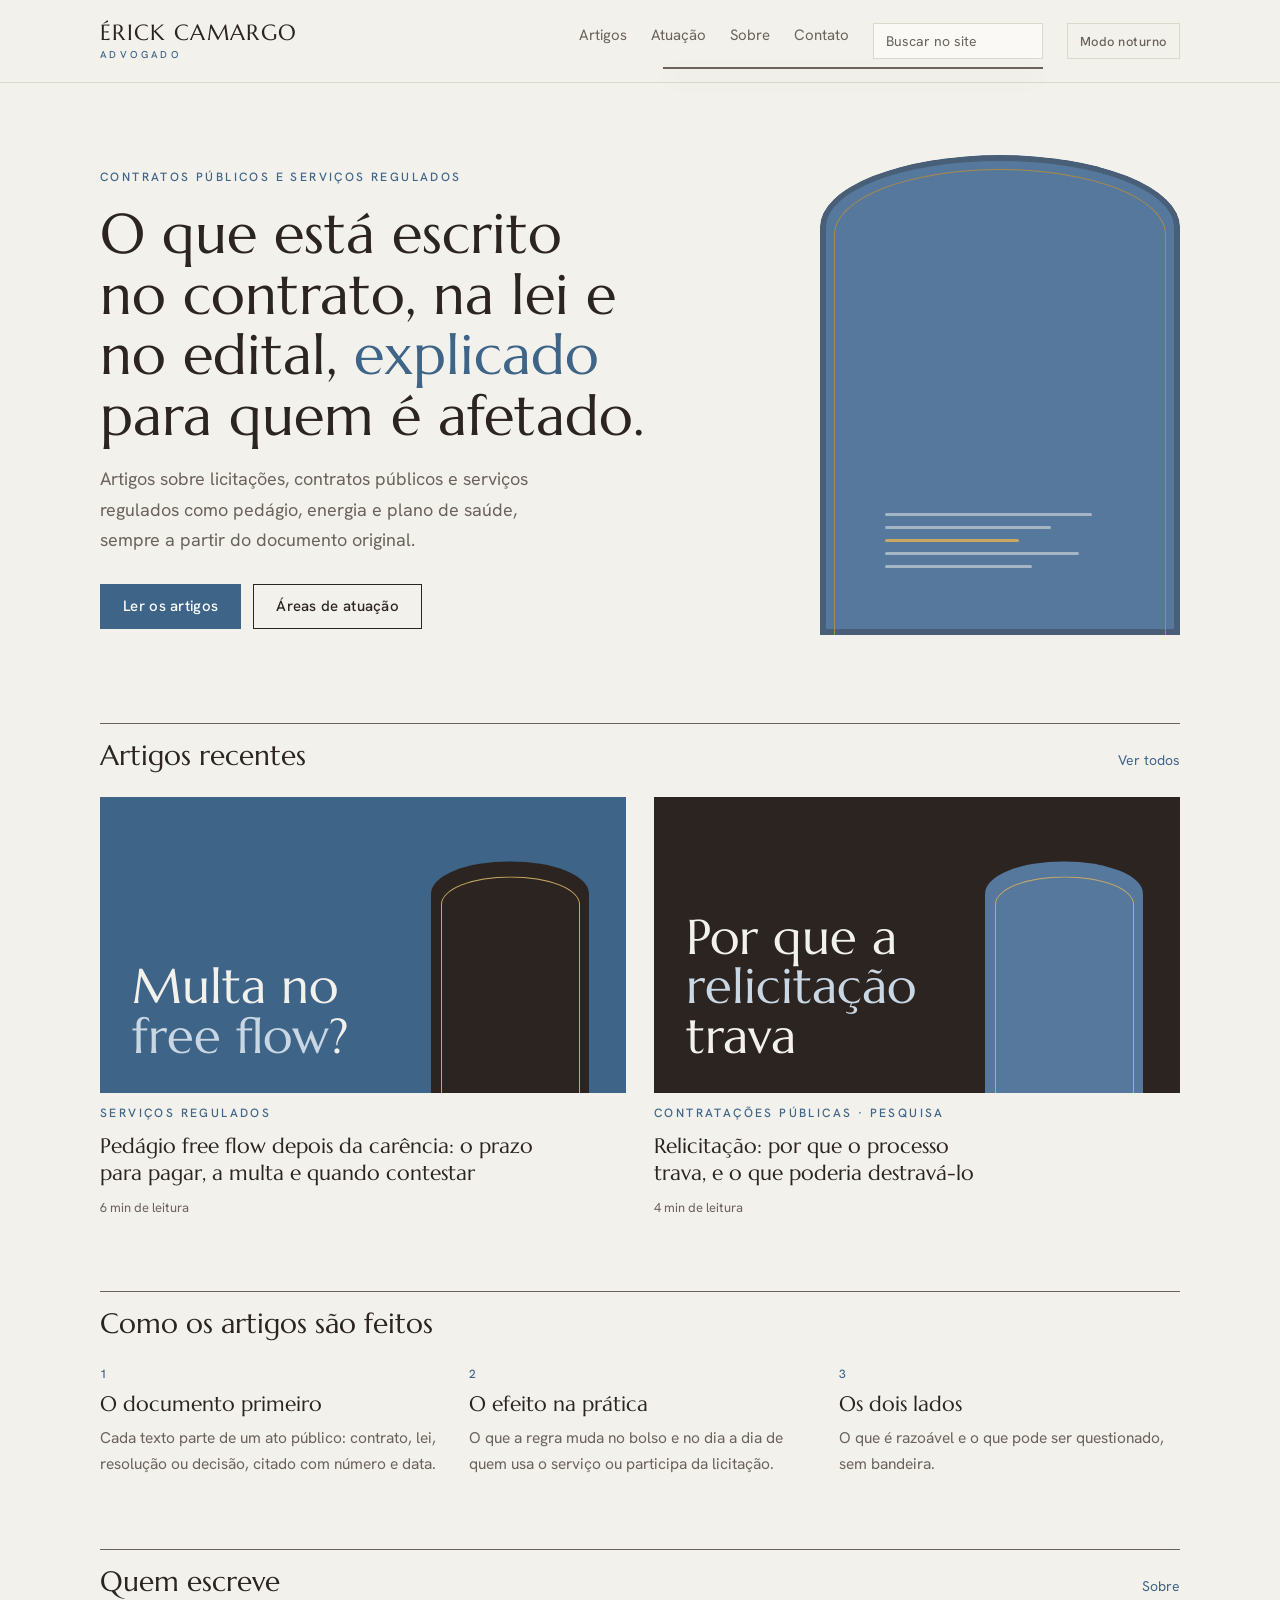
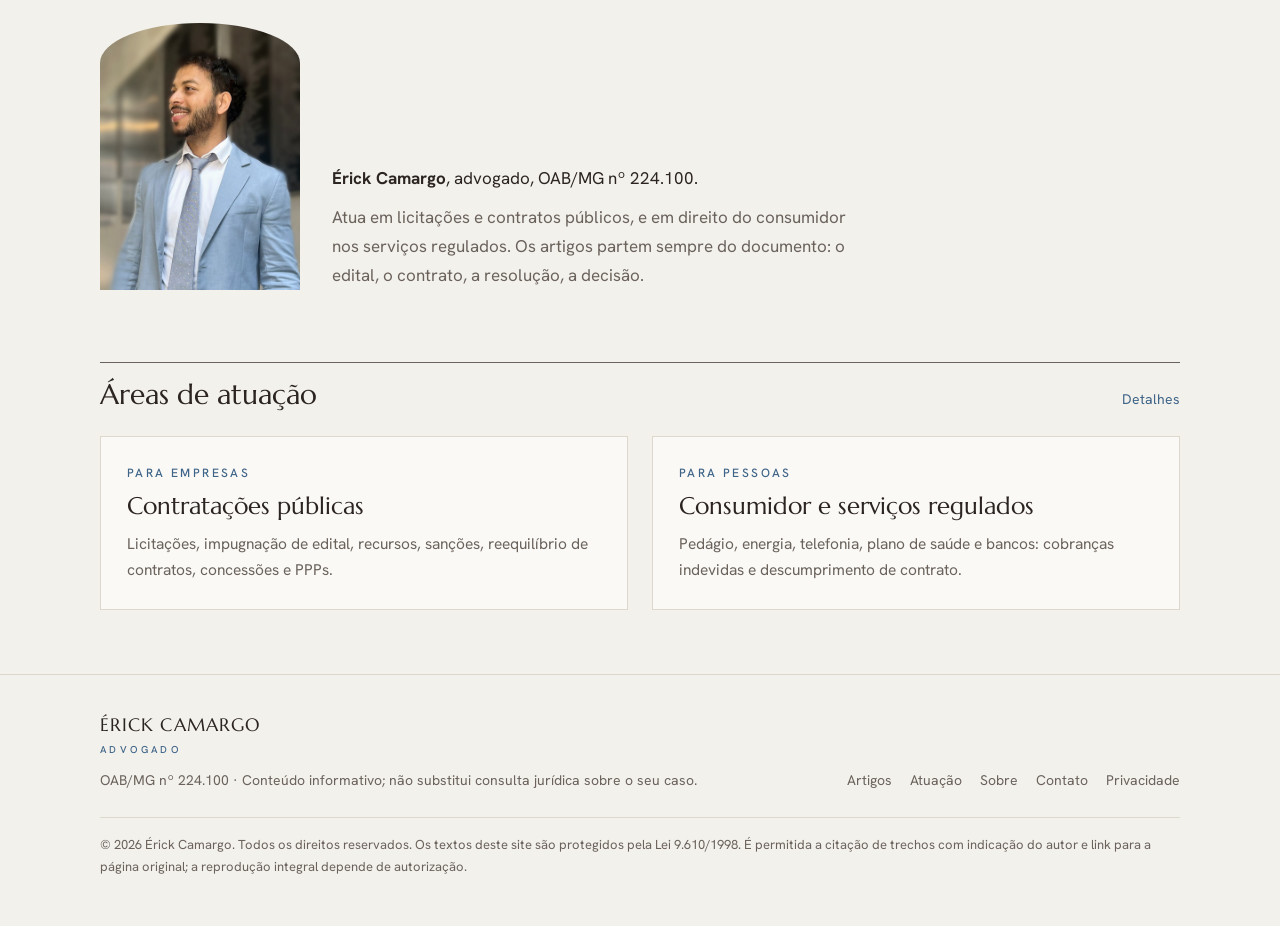
==== index.html @ 9dc9674a "Ajusta a descrição da página inicial no Google Co-Authored-By: Claude Opus 5.5 <noreply@anthropic.co" ====
<!doctype html>
<html lang="pt-BR">
<head>
<meta charset="utf-8">
<meta name="viewport" content="width=device-width, initial-scale=1, viewport-fit=cover">
<title>Érick Camargo Advogado | Licitações e serviços regulados</title>
<meta name="description" content="Licitações, contratos públicos e serviços regulados como bancário, energia e plano de saúde, explicados a partir da lei e do contrato. Por Érick Camargo, OAB/MG.">
<link rel="preconnect" href="https://fonts.googleapis.com"><link rel="stylesheet" href="https://fonts.googleapis.com/css2?family=Marcellus&family=Hanken+Grotesk:wght@400;500;600&family=DM+Mono:wght@400&display=swap">
<link rel="stylesheet" href="assets/style.css?v=202611171939">
<link rel="stylesheet" href="assets/motion.css?v=202611171939">
<script src="assets/tema.js?v=202611171939"></script>
<link rel="canonical" href="https://erickcamargo.adv.br/">
<link rel="icon" href="https://erickcamargo.adv.br/favicon.ico" sizes="48x48"><link rel="icon" type="image/png" sizes="96x96" href="https://erickcamargo.adv.br/assets/favicon-96.png"><link rel="icon" type="image/png" sizes="192x192" href="https://erickcamargo.adv.br/assets/favicon-192.png"><link rel="apple-touch-icon" href="https://erickcamargo.adv.br/assets/apple-touch-icon.png"><meta name="theme-color" content="#3e6488">
<meta property="og:type" content="website"><meta property="og:title" content="Érick Camargo Advogado | Licitações e serviços regulados"><meta property="og:description" content="Licitações, contratos públicos e serviços regulados como bancário, energia e plano de saúde, explicados a partir da lei e do contrato. Por Érick Camargo, OAB/MG."><meta property="og:locale" content="pt_BR">
<meta property="og:url" content="https://erickcamargo.adv.br/"><meta property="og:image" content="https://erickcamargo.adv.br/assets/erick-camargo-perfil-lateral.jpg"><meta property="og:site_name" content="Érick Camargo Advogado"><meta name="twitter:card" content="summary_large_image">
<script type="application/ld+json">{"@context": "https://schema.org", "@graph": [{"@type": "WebSite", "@id": "https://erickcamargo.adv.br/#site", "url": "https://erickcamargo.adv.br/", "name": "Érick Camargo Advogado", "alternateName": ["Érick Camargo", "erickcamargo.adv.br"], "inLanguage": "pt-BR", "publisher": {"@id": "https://erickcamargo.adv.br/#erick"}}, {"@type": "Person", "@id": "https://erickcamargo.adv.br/#erick", "name": "Érick Camargo", "jobTitle": "Advogado", "url": "https://erickcamargo.adv.br/sobre/", "image": "https://erickcamargo.adv.br/assets/erick-camargo.jpg", "identifier": "OAB/MG 224.100", "alumniOf": {"@type": "CollegeOrUniversity", "name": "Universidade Federal de Minas Gerais"}, "knowsAbout": ["Licitações", "Contratos públicos", "Lei 14.133/2021", "Concessões", "Parcerias público-privadas", "Direito do consumidor", "Serviços regulados", "Pedágio free flow"], "sameAs": ["https://www.tiktok.com/@erickcamargoadv"], "address": {"@type": "PostalAddress", "addressLocality": "Belo Horizonte", "addressRegion": "MG", "addressCountry": "BR"}}]}</script>
</head>
<body>
<header class="site-header"><div class="container">
<a class="logo" href="index.html">ÉRICK CAMARGO<small>ADVOGADO</small></a>
<nav class="nav" aria-label="Principal"><a href="artigos/index.html">Artigos</a><a href="atuacao/index.html">Atuação</a><a href="sobre/index.html">Sobre</a><a href="contato/index.html">Contato</a></nav>
</div></header>
<main>

<section class="container hero">
<div>
<span class="label">Contratos públicos e serviços regulados</span>
<h1 style="margin-top:14px">O que está escrito no contrato, na lei e no edital, <span class="az">explicado</span> para quem é afetado.</h1>
<p>Artigos sobre licitações, contratos públicos e serviços regulados como pedágio, energia e plano de saúde, sempre a partir do documento original.</p>
<div class="btns"><a class="btn" href="artigos/index.html">Ler os artigos</a><a class="btn ghost" href="atuacao/index.html">Áreas de atuação</a></div>
</div>
<div class="arch" aria-hidden="true"><div class="doc"><i style="width:90%"></i><i style="width:72%"></i><i class="h" style="width:58%"></i><i style="width:84%"></i><i style="width:64%"></i></div></div>
</section>
<section class="container section">
<div class="section-head"><h2>Artigos recentes</h2><a href="artigos/index.html">Ver todos</a></div>
<div class="cards"><a class="card" href="artigos/pedagio-eletronico/index.html"><div class="th " aria-hidden="true"><span class="t">Multa no <em>free flow</em>?</span><span class="a"></span></div><span class="label">Serviços regulados</span><h3>Pedágio free flow depois da carência: o prazo para pagar, a multa e quando contestar</h3><span class="meta">6 min de leitura</span></a><a class="card" href="artigos/relicitacao/index.html"><div class="th ink" aria-hidden="true"><span class="t">Por que a <em>relicitação</em> trava</span><span class="a"></span></div><span class="label">Contratações públicas · Pesquisa</span><h3>Relicitação: por que o processo trava, e o que poderia destravá-lo</h3><span class="meta">4 min de leitura</span></a></div>
</section>
<section class="container section">
<div class="section-head"><h2>Como os artigos são feitos</h2></div>
<div class="method">
<div><span class="label">1</span><h3>O documento primeiro</h3><p>Cada texto parte de um ato público: contrato, lei, resolução ou decisão, citado com número e data.</p></div>
<div><span class="label">2</span><h3>O efeito na prática</h3><p>O que a regra muda no bolso e no dia a dia de quem usa o serviço ou participa da licitação.</p></div>
<div><span class="label">3</span><h3>Os dois lados</h3><p>O que é razoável e o que pode ser questionado, sem bandeira.</p></div>
</div>
</section>
<section class="container section">
<div class="section-head"><h2>Quem escreve</h2><a href="sobre/index.html">Sobre</a></div>
<div class="autor-home"><img src="assets/erick-camargo-perfil-lateral.jpg" width="900" height="1200" alt="Érick Camargo, de terno azul-claro, olhando para o lado"><div><p><strong>Érick Camargo</strong>, advogado, OAB/MG nº 224.100.</p><p class="muted">Atua em licitações e contratos públicos, e em direito do consumidor nos serviços regulados. Os artigos partem sempre do documento: o edital, o contrato, a resolução, a decisão.</p></div></div>
</section>
<section class="container section">
<div class="section-head"><h2>Áreas de atuação</h2><a href="atuacao/index.html">Detalhes</a></div>
<div class="areas">
<div class="area"><span class="label">Para empresas</span><h3>Contratações públicas</h3><p>Licitações, impugnação de edital, recursos, sanções, reequilíbrio de contratos, concessões e PPPs.</p></div>
<div class="area"><span class="label">Para pessoas</span><h3>Consumidor e serviços regulados</h3><p>Pedágio, energia, telefonia, plano de saúde e bancos: cobranças indevidas e descumprimento de contrato.</p></div>
</div>
</section>
</main>
<footer class="site-footer"><div class="container">
<div><a class="logo" href="index.html">ÉRICK CAMARGO<small>ADVOGADO</small></a><p style="margin-top:14px">OAB/MG nº 224.100 · Conteúdo informativo; não substitui consulta jurídica sobre o seu caso.</p></div>
<nav aria-label="Rodapé"><a href="artigos/index.html">Artigos</a><a href="atuacao/index.html">Atuação</a><a href="sobre/index.html">Sobre</a><a href="contato/index.html">Contato</a><a href="privacidade/index.html">Privacidade</a></nav>
<p class="direitos">© 2026 Érick Camargo. Todos os direitos reservados. Os textos deste site são protegidos pela Lei 9.610/1998. É permitida a citação de trechos com indicação do autor e link para a página original; a reprodução integral depende de autorização.</p>
</div></footer>
<script src="assets/busca.js?v=202611171939"></script>
<script src="assets/motion.js?v=202611171939"></script>
<!-- Cloudflare Web Analytics --><script type='module' src='https://static.cloudflareinsights.com/beacon.min.js' data-cf-beacon='{"token": "996908efe8114d84814edd212792489f"}'></script><!-- End Cloudflare Web Analytics -->
</body>
</html>
---- assets/style.css ----
:root{
  --cal:#f3f1ec;--cal-raised:#faf9f6;--line:#ddd7cc;--ink:#2b2420;--ink-muted:#6a625b;
  --ataide:#3e6488;--on-ataide:#fff;--ataide-soft:#56789c;--ceu:#c9d7e4;--ceu-soft:#e6edf3;--ouro:#a88a4a;--ouro-escrito:#8f7338;
  --display:"Marcellus","Trajan Pro",Georgia,serif;--sans:"Hanken Grotesk",system-ui,-apple-system,"Segoe UI",sans-serif;--mono:"DM Mono",ui-monospace,Menlo,monospace;
}
*{box-sizing:border-box}
html{-webkit-text-size-adjust:100%}
body{margin:0;background:var(--cal);color:var(--ink);font-family:var(--sans);font-size:17px;line-height:1.7}
a{color:var(--ataide)}
a:focus-visible{outline:2px solid var(--ataide);outline-offset:2px}
h1,h2,h3,h4{font-family:var(--display);font-weight:400;line-height:1.15;text-wrap:balance;margin:0}
p{margin:0}
.container{max-width:1120px;margin:0 auto;padding-left:max(20px,env(safe-area-inset-left,0px));padding-right:max(20px,env(safe-area-inset-right,0px))}
.label{font-weight:500;font-size:12px;letter-spacing:.2em;text-transform:uppercase;color:var(--ataide)}
.muted{color:var(--ink-muted)}
.hl{text-decoration:underline;text-decoration-color:var(--ouro);text-decoration-thickness:2px;text-underline-offset:4px}
.az{color:var(--ataide)}

/* cabeçalho */
.site-header{border-bottom:1px solid var(--line)}
.site-header .container{display:flex;justify-content:space-between;align-items:center;gap:16px;flex-wrap:wrap;padding-block:22px}
.logo{font-family:var(--display);font-size:22px;letter-spacing:.06em;line-height:1;color:var(--ink);text-decoration:none}
.logo small{display:block;margin-top:6px;font-family:var(--sans);font-weight:500;font-size:10px;letter-spacing:.34em;color:var(--ataide)}
.nav{display:flex;gap:24px;flex-wrap:wrap;font-size:15px}
.nav a{color:var(--ink-muted);text-decoration:none}
.nav a[aria-current="page"]{color:var(--ink);text-decoration:underline;text-decoration-color:var(--ink);text-underline-offset:7px}

/* botões */
.btns{display:flex;gap:12px;flex-wrap:wrap;margin-top:28px}
.btn{display:inline-block;font:500 15px/1 var(--sans);letter-spacing:.02em;padding:14px 22px;border:1px solid var(--ataide);background:var(--ataide);color:var(--on-ataide);text-decoration:none}
.btn.ghost{background:transparent;color:var(--ink);border-color:var(--ink)}

/* arco */
.arch{position:relative;border-radius:999px 999px 0 0;background:var(--ataide-soft);overflow:hidden;aspect-ratio:3/4;width:100%}
.arch::before{content:"";position:absolute;inset:12px 12px 0;border-radius:999px 999px 0 0;border:1px solid var(--ouro);border-bottom:0}
.arch .doc{position:absolute;left:18%;right:18%;bottom:14%;display:grid;gap:10px}
.arch .doc i{display:block;height:3px;border-radius:2px;background:#f3f1ec;opacity:.5}
.arch .doc i.h{background:#c9a962;opacity:1}

/* home */
.hero{display:grid;grid-template-columns:minmax(0,1.45fr) minmax(0,1fr);gap:56px;align-items:center;padding-block:72px 80px}
.hero h1{font-size:clamp(34px,5vw,56px);line-height:1.08}
.hero p{margin-top:18px;font-size:18px;color:var(--ink-muted);max-width:48ch}
.hero .arch{max-width:360px;justify-self:end}
@media (max-width:820px){.hero{grid-template-columns:minmax(0,1fr);gap:40px;padding-block:48px 56px}.hero .arch{max-width:240px;justify-self:start}}
.section{padding-block:8px 64px}
.section-head{display:flex;justify-content:space-between;align-items:baseline;gap:12px;border-top:1px solid var(--ink-muted);padding-top:16px;margin-bottom:24px}
.section-head h2{font-size:28px}
.section-head a{font-size:14px;text-decoration:none}
.cards{display:grid;grid-template-columns:repeat(auto-fit,minmax(250px,1fr));gap:28px}
.card{display:grid;gap:10px;align-content:start;color:inherit;text-decoration:none}
.card h3{font-size:21px;line-height:1.28}
.card .meta{font-size:13px;color:var(--ink-muted)}
.card:hover h3{text-decoration:underline;text-decoration-color:var(--ink);text-underline-offset:4px}
.areas{display:grid;grid-template-columns:repeat(auto-fit,minmax(280px,1fr));gap:24px}
.area{background:var(--cal-raised);border:1px solid var(--line);padding:26px;display:grid;gap:10px;align-content:start}
.area h3{font-size:24px}
.area p,.area li{font-size:15.5px;color:var(--ink-muted)}
.area ul{margin:4px 0 0;padding-left:18px;display:grid;gap:4px}
.method{display:grid;grid-template-columns:repeat(3,minmax(0,1fr));gap:28px}
@media (max-width:820px){.method{grid-template-columns:minmax(0,1fr)}}
.method div{display:grid;gap:8px}
.method h3{font-size:21px}
.method p{font-size:15.5px;color:var(--ink-muted)}

/* thumbnail */
.th{position:relative;background:#3e6488;color:#f3f1ec;overflow:hidden;display:flex;align-items:flex-end;padding:6%;aspect-ratio:16/9;container-type:inline-size}
.th .t{position:relative;z-index:1;font-family:var(--display);font-size:10.5cqi;line-height:1.02;max-width:58%}
.th .t em{font-style:normal;color:#c9d7e4}
.th .a{position:absolute;right:7%;bottom:0;width:30%;height:84%;border-radius:999px 999px 0 0;background:#2b2420}
.th .a::before{content:"";position:absolute;inset:6% 6% 0;border-radius:999px 999px 0 0;border:1px solid #c9a962;border-bottom:0}
.th.ceu{background:#c9d7e4;color:#2b2420}.th.ceu .t em{color:#3e6488}.th.ceu .a{background:#3e6488}.th.ceu .a::before{display:none}
.th.ink{background:#2b2420}.th.ink .a{background:#56789c}

/* páginas internas */
.page-head{padding-block:64px 40px;border-bottom:1px solid var(--line);margin-bottom:48px}
.page-head h1{font-size:clamp(34px,5vw,52px)}
.page-head p{margin-top:14px;font-size:18px;color:var(--ink-muted);max-width:60ch}
.narrow{max-width:720px}
.stack{display:grid;gap:22px}
.stack h2{font-size:28px;margin-top:16px}

/* artigo */
.article{display:grid;grid-template-columns:minmax(0,1fr) 250px;gap:64px;padding-block:56px 80px}
@media (max-width:900px){.article{grid-template-columns:minmax(0,1fr)}.article aside{display:none}}
.crumbs{font-size:14px;color:var(--ink-muted)}
.crumbs a{color:inherit}
.article h1{font-size:clamp(32px,4.4vw,48px);margin-top:14px}
.by{display:flex;gap:16px;flex-wrap:wrap;margin-top:16px;font-size:14px;color:var(--ink-muted)}
.prose{display:grid;gap:22px;margin-top:36px;max-width:66ch;font-size:18px;line-height:1.78}
.prose h2{font-size:28px;margin-top:12px}
.prose ul,.prose ol{margin:0;padding-left:22px;display:grid;gap:8px}
.dropcap::first-letter{float:left;font-family:var(--display);font-size:5.15em;line-height:.8;padding:6px 12px 0 0;color:var(--ouro-escrito)}
.papel{background:var(--ceu-soft);border-top:1px solid var(--ouro);padding:20px 22px 22px;display:grid;gap:12px;margin:0}
.papel blockquote{margin:0;font-family:var(--display);font-size:20px;line-height:1.55}
.papel cite{font-family:var(--mono);font-style:normal;font-size:13px;color:var(--ink-muted)}
.video{margin:0;display:grid;gap:8px}
.video figcaption{font-size:14px;color:var(--ink-muted)}
.juridica{background:var(--cal-raised);border:1px solid var(--line);padding:22px 24px;display:grid;gap:10px}
.juridica h2{font-size:24px;margin:0}
.juridica p,.juridica li{font-size:16px;color:var(--ink-muted)}
.fontes{border-top:1px solid var(--line);padding-top:18px;display:grid;gap:8px}
.fontes li{font-family:var(--mono);font-size:13.5px;line-height:1.6}
.nota{border:1px dashed var(--ink-muted);padding:16px 18px;font-size:15px;background:var(--cal-raised)}
.article aside{display:grid;gap:26px;align-content:start;font-size:15px;position:sticky;top:24px}
.article aside div{display:grid;gap:6px;border-top:1px solid var(--line);padding-top:14px}
.article aside a{color:var(--ink);text-decoration:none}

/* rodapé */
.site-footer{border-top:1px solid var(--line);padding-block:40px 48px;font-size:14px;color:var(--ink-muted)}
.site-footer .container{display:grid;grid-template-columns:minmax(0,1fr) auto;gap:24px;align-items:end}
@media (max-width:700px){.site-footer .container{grid-template-columns:minmax(0,1fr)}}
.site-footer .logo{font-size:18px}
.site-footer nav{display:flex;gap:18px;flex-wrap:wrap}
.site-footer nav a{color:var(--ink-muted);text-decoration:none}

@media (max-width:900px){.article aside{display:none}}

/* tema escuro (valores do tokens.json) */
@media (prefers-color-scheme:dark){:root:not([data-theme="light"]){--cal:#1c1916;--cal-raised:#24201c;--line:#3a332d;--ink:#efe9df;--ink-muted:#b3a99c;--ataide:#9db8d6;--on-ataide:#1c1916;--ataide-soft:#4d6a8a;--ceu:#3d5873;--ceu-soft:#222b35;--ouro:#c9a962;--ouro-escrito:#c9a962;color-scheme:dark}}
:root[data-theme="dark"]{--cal:#1c1916;--cal-raised:#24201c;--line:#3a332d;--ink:#efe9df;--ink-muted:#b3a99c;--ataide:#9db8d6;--on-ataide:#1c1916;--ataide-soft:#4d6a8a;--ceu:#3d5873;--ceu-soft:#222b35;--ouro:#c9a962;--ouro-escrito:#c9a962;color-scheme:dark}

/* botão do modo noturno */
.tema{font:500 13px/1 var(--sans);letter-spacing:.04em;color:var(--ink-muted);background:transparent;border:1px solid var(--line);padding:8px 12px;cursor:pointer}
.tema:hover{color:var(--ink);border-color:var(--ink-muted)}
.tema:focus-visible{outline:2px solid var(--ataide);outline-offset:2px}
/* autor e foto */
.autor{border-top:1px solid var(--line);padding-top:18px;font-size:15.5px;color:var(--ink-muted)}
.autor strong{color:var(--ink);font-weight:600}
.retrato{width:200px;max-width:100%;aspect-ratio:3/4;border-radius:999px 999px 0 0;background:var(--ceu-soft);border:1px solid var(--line);display:grid;place-items:center;text-align:center;font-size:13px;color:var(--ink-muted);padding:16px}
.indice{display:none}
@media (max-width:900px){.indice{display:block;border:1px solid var(--line);padding:12px 16px;font-size:15px}.indice summary{cursor:pointer;font-weight:500}.indice a{display:block;padding-top:8px;color:var(--ink)}}

img.retrato{display:block;width:240px;height:auto;padding:0;object-fit:cover}
.autor-home{display:grid;grid-template-columns:200px minmax(0,1fr);gap:32px;align-items:end;max-width:760px}
.autor-home img{width:100%;height:auto;aspect-ratio:3/4;object-fit:cover;border-radius:999px 999px 0 0;display:block}
.autor-home div{display:grid;gap:10px;font-size:17px;min-width:0}
@media (max-width:560px){.autor-home{grid-template-columns:minmax(0,1fr);gap:20px}.autor-home img{width:170px}}
.lista{margin:0;padding-left:22px;display:grid;gap:8px}

/* arco abatido (curva baixa sobre ombreiras retas, como as portadas de cantaria) */
.arch,.retrato,img.retrato,.autor-home img{border-radius:50% 50% 0 0/15% 15% 0 0}
.arch::before{border-radius:50% 50% 0 0/14% 14% 0 0;inset:14px 14px 0}
.arch{box-shadow:inset 0 0 0 6px color-mix(in srgb,var(--ataide-soft) 70%,var(--ink))}
.th .a{border-radius:50% 50% 0 0/13% 13% 0 0}
.th .a::before{border-radius:50% 50% 0 0/12% 12% 0 0}

/* busca */
.busca{position:relative}
.busca input{font:400 14px/1 var(--sans);color:var(--ink);background:var(--cal-raised);border:1px solid var(--line);padding:8px 12px;width:170px;max-width:100%;border-radius:0}
.busca input::placeholder{color:var(--ink-muted)}
.busca input:focus{outline:2px solid var(--ataide);outline-offset:1px}
.busca-res{position:absolute;right:0;top:calc(100% + 8px);z-index:50;width:min(380px,calc(100vw - 40px));background:var(--cal-raised);border:1px solid var(--ink-muted);box-shadow:0 8px 24px rgb(0 0 0/.14);display:grid;max-height:60vh;overflow:auto}
.busca-res a{display:grid;gap:4px;padding:12px 14px;border-bottom:1px solid var(--line);text-decoration:none;color:var(--ink)}
.busca-res a:last-child{border-bottom:0}
.busca-res a:hover,.busca-res a:focus-visible{background:var(--ceu-soft)}
.busca-res b{font-family:var(--display);font-weight:400;font-size:17px;line-height:1.25}
.busca-res span{font-size:13.5px;line-height:1.5;color:var(--ink-muted)}
.busca-res mark{background:transparent;color:var(--ink);text-decoration:underline;text-decoration-color:var(--ouro);text-decoration-thickness:2px}
.busca-res p{padding:12px 14px;font-size:14px;color:var(--ink-muted)}
@media (max-width:560px){.busca-res{right:auto;left:0}}
/* textos legais: leitura discreta */
.legal{font-size:15px;line-height:1.65;gap:14px;color:var(--ink-muted)}
.legal h2{font-family:var(--sans);font-weight:600;font-size:15px;letter-spacing:.02em;color:var(--ink);margin-top:14px}
.legal .lista{gap:6px}
.legal strong{color:var(--ink);font-weight:600}
.page-head.discreto{padding-block:48px 28px;margin-bottom:32px}
.page-head.discreto h1{font-size:clamp(28px,4vw,36px)}
.page-head.discreto p{font-size:15px}
.direitos{grid-column:1/-1;border-top:1px solid var(--line);padding-top:16px;font-size:13px}

/* redes */
.redes{display:grid;gap:12px;justify-items:start;margin-top:8px}
.rede{display:inline-flex;align-items:center;gap:14px;text-decoration:none;color:var(--ink);font-size:15px}
.rede svg{box-sizing:content-box;width:22px;height:22px;padding:13px;fill:var(--cal);background:var(--ataide);border:1px solid var(--ataide);box-shadow:inset 0 0 0 3px var(--ataide),inset 0 0 0 4px color-mix(in srgb,var(--ouro) 70%,transparent);transition:background-color .25s,fill .25s,transform .25s var(--ease,ease)}
.rede:hover svg,.rede:focus-visible svg{background:var(--cal);fill:var(--ataide);transform:translateY(-2px)}
.rede:focus-visible{outline:2px solid var(--ataide);outline-offset:4px}
.rede span{background:linear-gradient(var(--ink),var(--ink)) 0 100%/0 1px no-repeat;transition:background-size .35s}
.rede:hover span{background-size:100% 1px}
.aviso-ia{font-size:13px;line-height:1.6;color:var(--ink-muted)}
.prose .trecho{margin:0;border-left:2px solid var(--line);padding:2px 0 2px 16px;font-family:var(--display);font-size:17px;line-height:1.6;color:var(--ink)}
---- assets/motion.css ----
/* Movimento: três gestos, os mesmos da marca.
   1. Portada  - a troca de página passa por um arco abatido que sobe do chão.
   2. Douramento - os fios de ouro se desenham da esquerda para a direita.
   3. Papel    - a caixa do documento se desenrola a partir do fio de cima. */
:root{--ease:cubic-bezier(.22,.7,.2,1);--ease-in:cubic-bezier(.6,0,.8,.3)}

/* 1. Portada */
.portada{position:fixed;inset:0;z-index:100;pointer-events:none;overflow:hidden;contain:strict}
.portada b{position:absolute;left:50%;bottom:0;width:150vmax;height:150vmax;margin-left:-75vmax;
  border-radius:50% 50% 0 0 / 34% 34% 0 0;background:var(--cal);box-shadow:0 0 0 1px var(--ouro);
  transform:scale(0);transform-origin:50% 100%}
.portada b::before{content:"";position:absolute;inset:1.2vmax 1.2vmax 0;border-radius:inherit;border:1px solid var(--ouro);border-bottom:0;opacity:.7}
/* saída: o arco sobe e cobre a página */
html.saindo .portada b{transform:scale(1);transition:transform .52s var(--ease-in)}
html.saindo main{opacity:.55;transform:translateY(-10px);transition:opacity .4s,transform .52s var(--ease-in)}
/* chegada: a página já vem coberta de cal e o véu se dissolve */
.portada::after{content:"";position:absolute;inset:0;background:var(--cal);animation:veu .5s .05s var(--ease) both}
@keyframes veu{from{opacity:1}to{opacity:0}}
main>*{animation:assenta .7s var(--ease) both}
main>*:nth-child(2){animation-delay:.08s}main>*:nth-child(3){animation-delay:.16s}main>*:nth-child(n+4){animation-delay:.22s}
@keyframes assenta{from{opacity:0;transform:translateY(18px)}to{opacity:1;transform:none}}

/* 2. Douramento */
.site-header{position:relative}
.site-header::after{content:"";position:absolute;left:0;right:0;bottom:-1px;height:1px;background:var(--ouro);transform-origin:0 50%;animation:doura 1.3s .15s var(--ease) both}
@keyframes doura{0%{transform:scaleX(0);opacity:1}60%{transform:scaleX(1);opacity:1}100%{transform:scaleX(1);opacity:0}}
.section-head{border-top-color:transparent;position:relative}
.section-head::before{content:"";position:absolute;left:0;right:0;top:-1px;height:1px;background:var(--ink-muted);transform-origin:0 50%;transition:transform 1s var(--ease)}
.js .section-head:not(.visto)::before{transform:scaleX(0)}
/* sublinhado do menu e dos títulos dos cartões: o fio corre em vez de aparecer */
.nav a{background:linear-gradient(var(--ink),var(--ink)) 0 100%/0 1px no-repeat;padding-bottom:6px;transition:background-size .35s var(--ease),color .2s}
.nav a:hover,.nav a:focus-visible{background-size:100% 1px;color:var(--ink)}
.nav a[aria-current="page"]{text-decoration:none;background-size:100% 1px}
.card h3{display:inline;background:linear-gradient(var(--ink),var(--ink)) 0 100%/0 1px no-repeat;transition:background-size .45s var(--ease)}
a.card:hover h3,a.card:focus-visible h3{text-decoration:none;background-size:100% 1px}
/* a miniatura: o arco sobe um pouco, como quem abre a porta */
.th .a{transition:transform .5s var(--ease)}
.th .a{transform:translateY(7%)}
a.card:hover .th .a,a.card:focus-visible .th .a{transform:none}
.btn{transition:transform .2s var(--ease),background-color .2s,color .2s}
.btn:hover{transform:translateY(-2px)}
.btn.ghost:hover{background:var(--ink);color:var(--cal);border-color:var(--ink)}

/* arco da capa: ergue-se do chão, e as linhas do documento se escrevem; a de ouro por último */
.hero .arch{animation:ergue 1s .15s var(--ease) both}
@keyframes ergue{from{clip-path:inset(100% 0 0 0 round 50% 50% 0 0/15% 15% 0 0)}to{clip-path:inset(0 0 0 0 round 50% 50% 0 0/15% 15% 0 0)}}
.arch .doc i{transform-origin:0 50%;animation:escreve .6s var(--ease) both}
.arch .doc i:nth-child(1){animation-delay:.75s}.arch .doc i:nth-child(2){animation-delay:.87s}.arch .doc i:nth-child(4){animation-delay:.99s}.arch .doc i:nth-child(5){animation-delay:1.11s}
.arch .doc i.h{animation-delay:1.4s;animation-duration:.9s}
@keyframes escreve{from{transform:scaleX(0)}to{transform:none}}

/* 3. Papel e entrada dos blocos ao rolar (o texto nunca fica invisível: só assenta) */
.js .rola{opacity:.3;transform:translateY(16px)}
.js .rola.visto{opacity:1;transform:none;transition:opacity .7s var(--ease),transform .7s var(--ease);transition-delay:calc(var(--i,0)*90ms)}
.papel{border-top-color:transparent;position:relative}
.papel::before{content:"";position:absolute;left:0;right:0;top:-1px;height:1px;background:var(--ouro);transform-origin:0 50%;transition:transform .7s var(--ease)}
.papel{transition:clip-path .9s .45s var(--ease)}
.js .papel{clip-path:inset(-2px 0 0 0)}
.js .papel:not(.visto){clip-path:inset(-2px 0 78% 0)}
.js .papel:not(.visto)::before{transform:scaleX(0)}
.papel .hl{text-decoration-color:transparent;background:linear-gradient(var(--ouro),var(--ouro)) 0 100%/100% 2px no-repeat;transition:background-size .6s 1.3s var(--ease)}
.js .papel:not(.visto) .hl{background-size:0 2px}

@media (prefers-reduced-motion:reduce){
  *,*::before,*::after{animation:none!important;transition:none!important}
  .portada{display:none}
  .js .rola,.js .papel:not(.visto){opacity:1;transform:none;clip-path:none}
  .js .section-head:not(.visto)::before,.js .papel:not(.visto)::before{transform:none}
  .js .papel:not(.visto) .hl{background-size:100% 2px}
  .site-header::after{display:none}
}
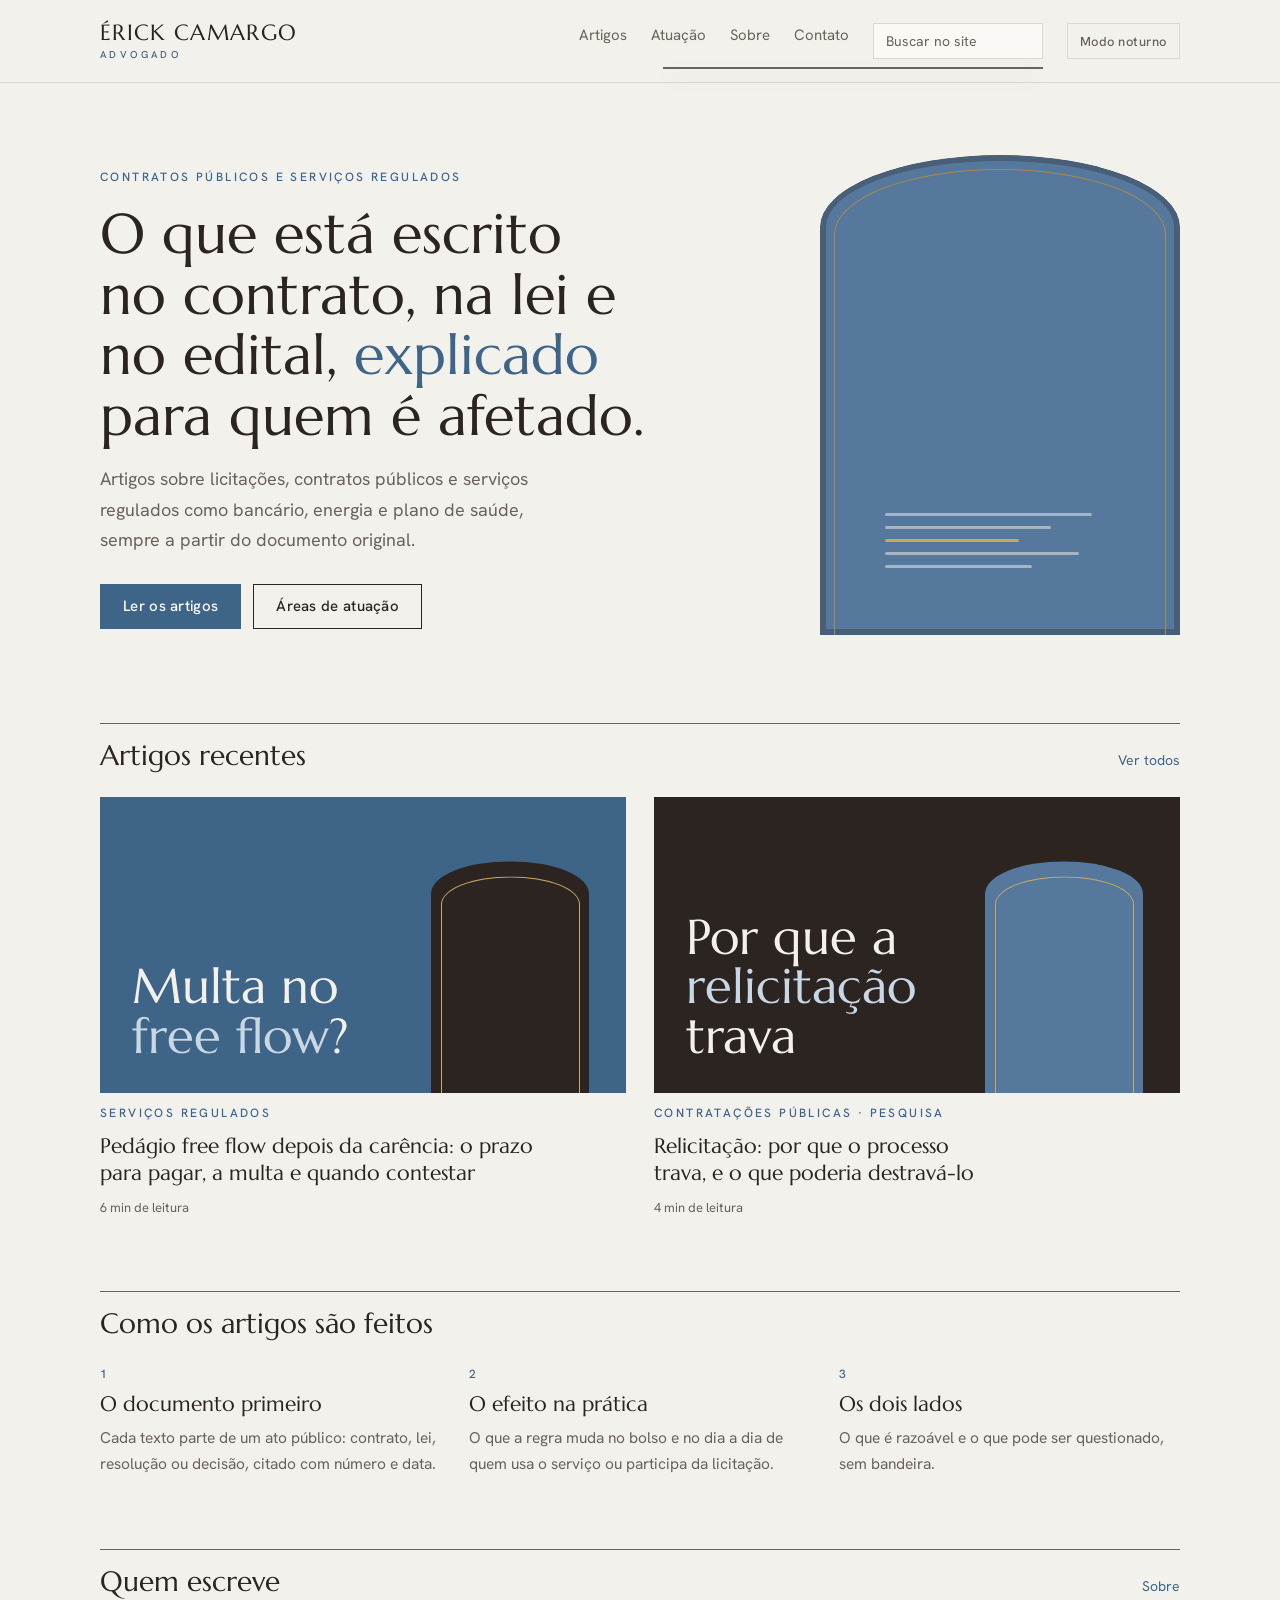
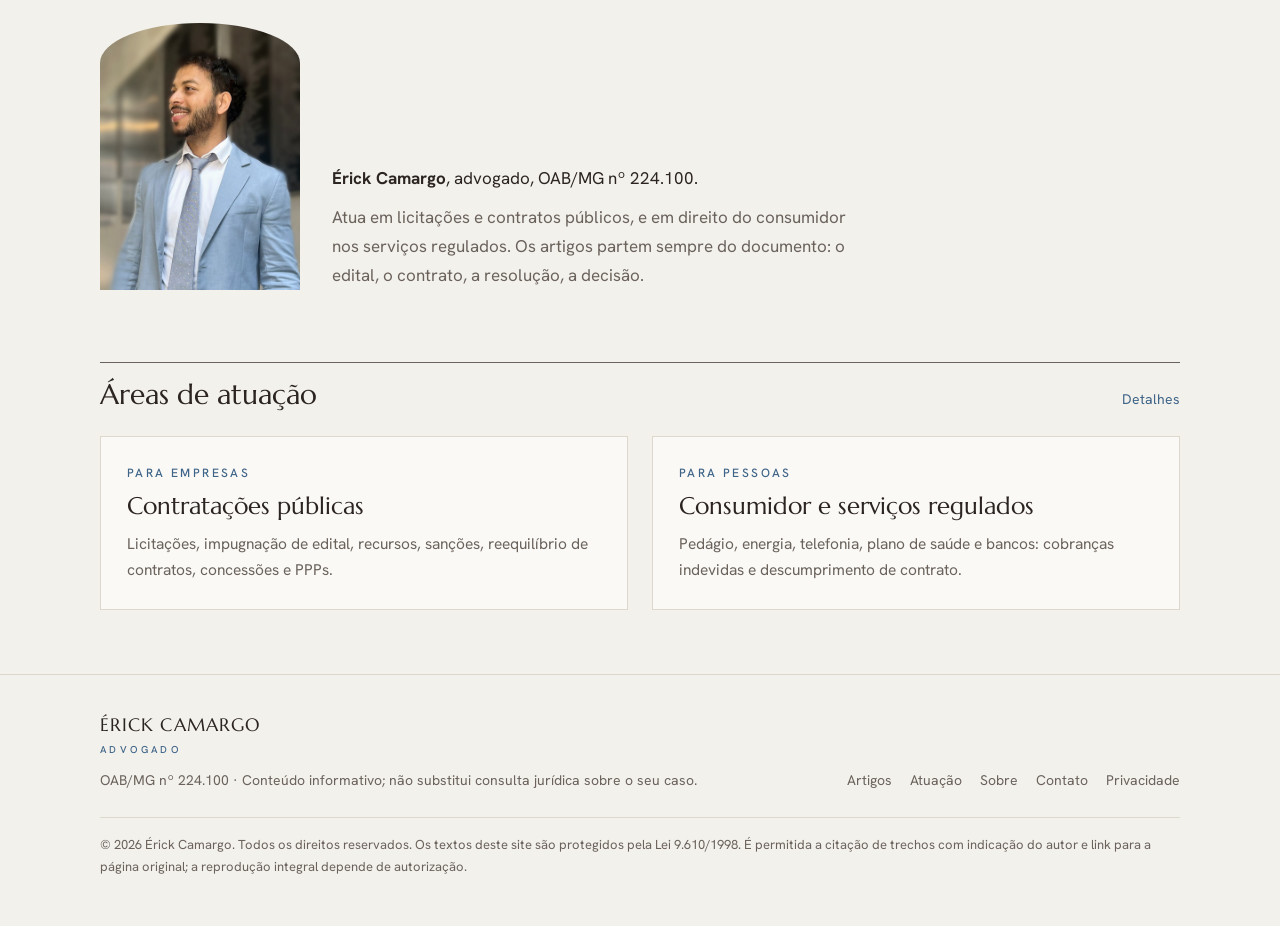
==== commit 770128e2: "Inclui o bancário no texto de abertura da capa e no resumo para IAs Co-Authored-By: Claude Opus 5.5 " ====
--- a/index.html
+++ b/index.html
@@ -6,9 +6,9 @@
 <title>Érick Camargo Advogado | Licitações e serviços regulados</title>
 <meta name="description" content="Licitações, contratos públicos e serviços regulados como bancário, energia e plano de saúde, explicados a partir da lei e do contrato. Por Érick Camargo, OAB/MG.">
 <link rel="preconnect" href="https://fonts.googleapis.com"><link rel="stylesheet" href="https://fonts.googleapis.com/css2?family=Marcellus&family=Hanken+Grotesk:wght@400;500;600&family=DM+Mono:wght@400&display=swap">
-<link rel="stylesheet" href="assets/style.css?v=202611171939">
-<link rel="stylesheet" href="assets/motion.css?v=202611171939">
-<script src="assets/tema.js?v=202611171939"></script>
+<link rel="stylesheet" href="assets/style.css?v=202611171942">
+<link rel="stylesheet" href="assets/motion.css?v=202611171942">
+<script src="assets/tema.js?v=202611171942"></script>
 <link rel="canonical" href="https://erickcamargo.adv.br/">
 <link rel="icon" href="https://erickcamargo.adv.br/favicon.ico" sizes="48x48"><link rel="icon" type="image/png" sizes="96x96" href="https://erickcamargo.adv.br/assets/favicon-96.png"><link rel="icon" type="image/png" sizes="192x192" href="https://erickcamargo.adv.br/assets/favicon-192.png"><link rel="apple-touch-icon" href="https://erickcamargo.adv.br/assets/apple-touch-icon.png"><meta name="theme-color" content="#3e6488">
 <meta property="og:type" content="website"><meta property="og:title" content="Érick Camargo Advogado | Licitações e serviços regulados"><meta property="og:description" content="Licitações, contratos públicos e serviços regulados como bancário, energia e plano de saúde, explicados a partir da lei e do contrato. Por Érick Camargo, OAB/MG."><meta property="og:locale" content="pt_BR">
@@ -26,7 +26,7 @@
 <div>
 <span class="label">Contratos públicos e serviços regulados</span>
 <h1 style="margin-top:14px">O que está escrito no contrato, na lei e no edital, <span class="az">explicado</span> para quem é afetado.</h1>
-<p>Artigos sobre licitações, contratos públicos e serviços regulados como pedágio, energia e plano de saúde, sempre a partir do documento original.</p>
+<p>Artigos sobre licitações, contratos públicos e serviços regulados como bancário, energia e plano de saúde, sempre a partir do documento original.</p>
 <div class="btns"><a class="btn" href="artigos/index.html">Ler os artigos</a><a class="btn ghost" href="atuacao/index.html">Áreas de atuação</a></div>
 </div>
 <div class="arch" aria-hidden="true"><div class="doc"><i style="width:90%"></i><i style="width:72%"></i><i class="h" style="width:58%"></i><i style="width:84%"></i><i style="width:64%"></i></div></div>
@@ -60,8 +60,8 @@
 <nav aria-label="Rodapé"><a href="artigos/index.html">Artigos</a><a href="atuacao/index.html">Atuação</a><a href="sobre/index.html">Sobre</a><a href="contato/index.html">Contato</a><a href="privacidade/index.html">Privacidade</a></nav>
 <p class="direitos">© 2026 Érick Camargo. Todos os direitos reservados. Os textos deste site são protegidos pela Lei 9.610/1998. É permitida a citação de trechos com indicação do autor e link para a página original; a reprodução integral depende de autorização.</p>
 </div></footer>
-<script src="assets/busca.js?v=202611171939"></script>
-<script src="assets/motion.js?v=202611171939"></script>
+<script src="assets/busca.js?v=202611171942"></script>
+<script src="assets/motion.js?v=202611171942"></script>
 <!-- Cloudflare Web Analytics --><script type='module' src='https://static.cloudflareinsights.com/beacon.min.js' data-cf-beacon='{"token": "996908efe8114d84814edd212792489f"}'></script><!-- End Cloudflare Web Analytics -->
 </body>
 </html>
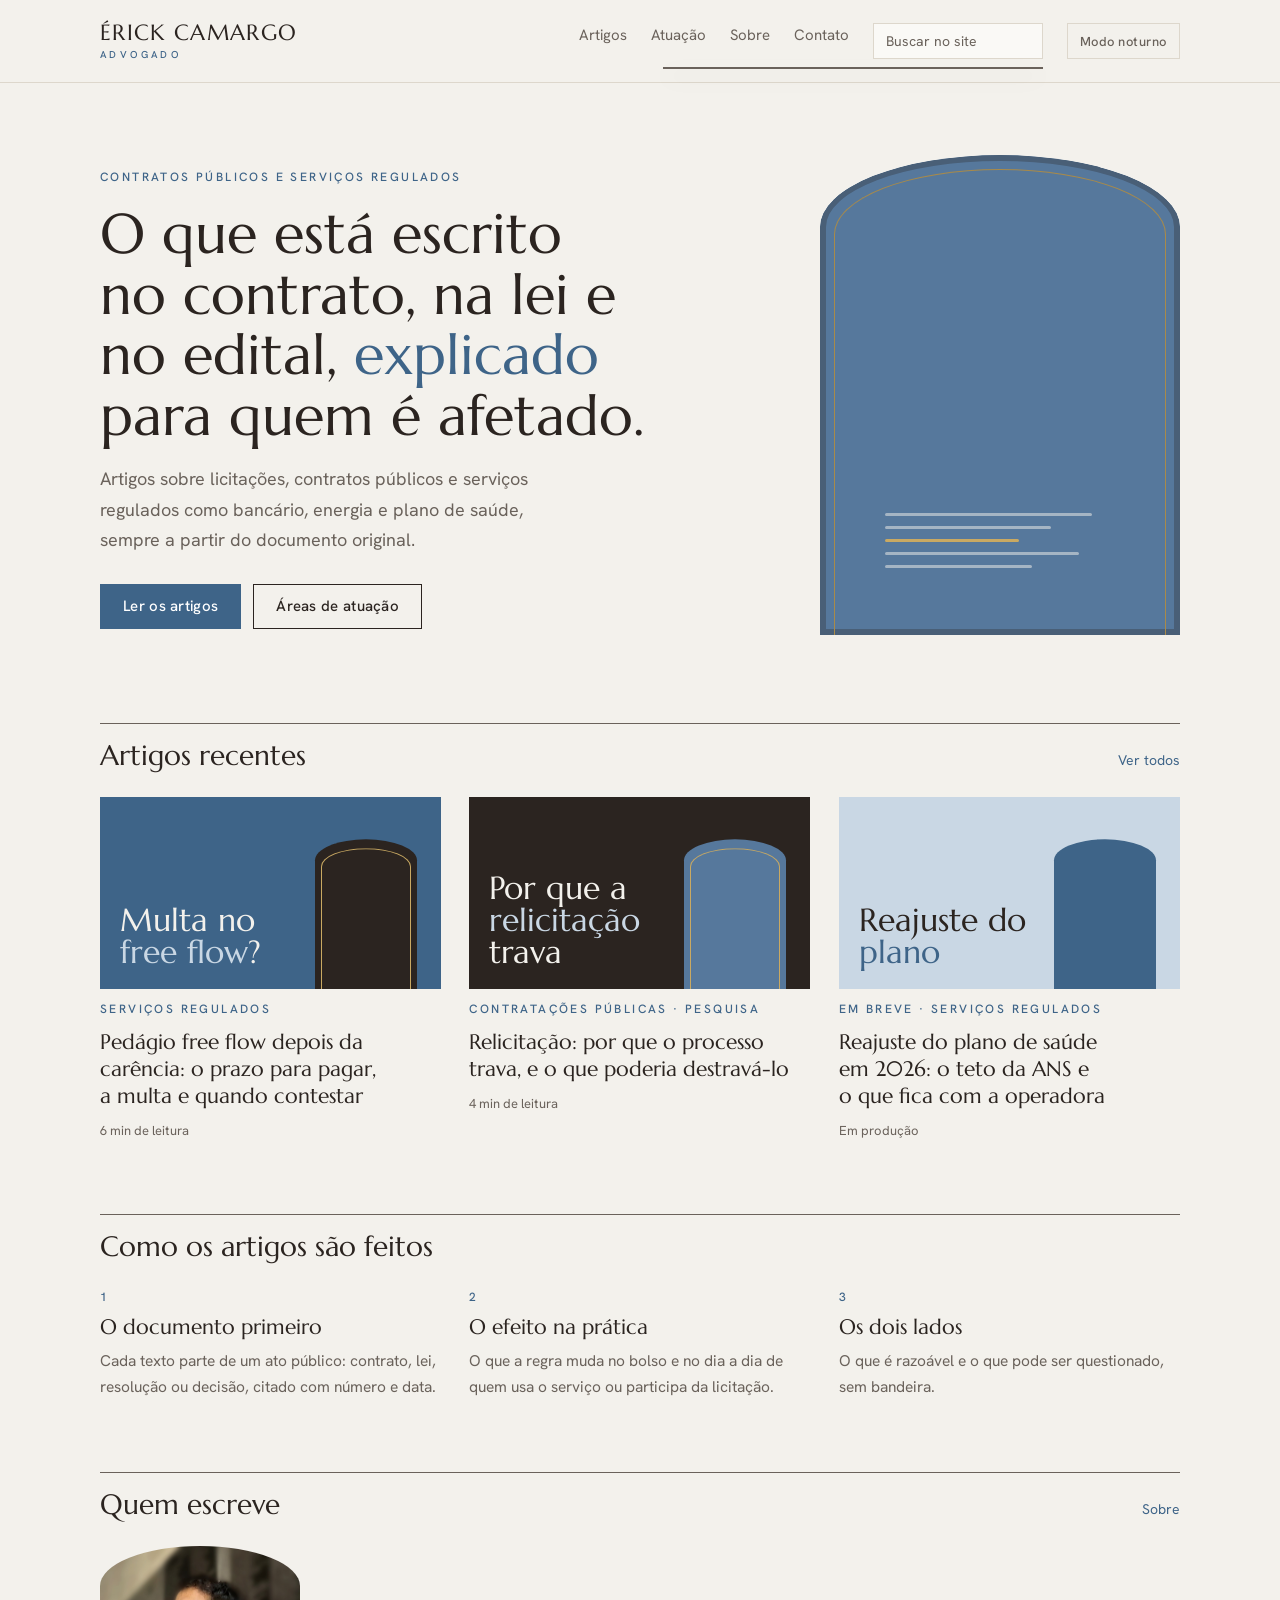
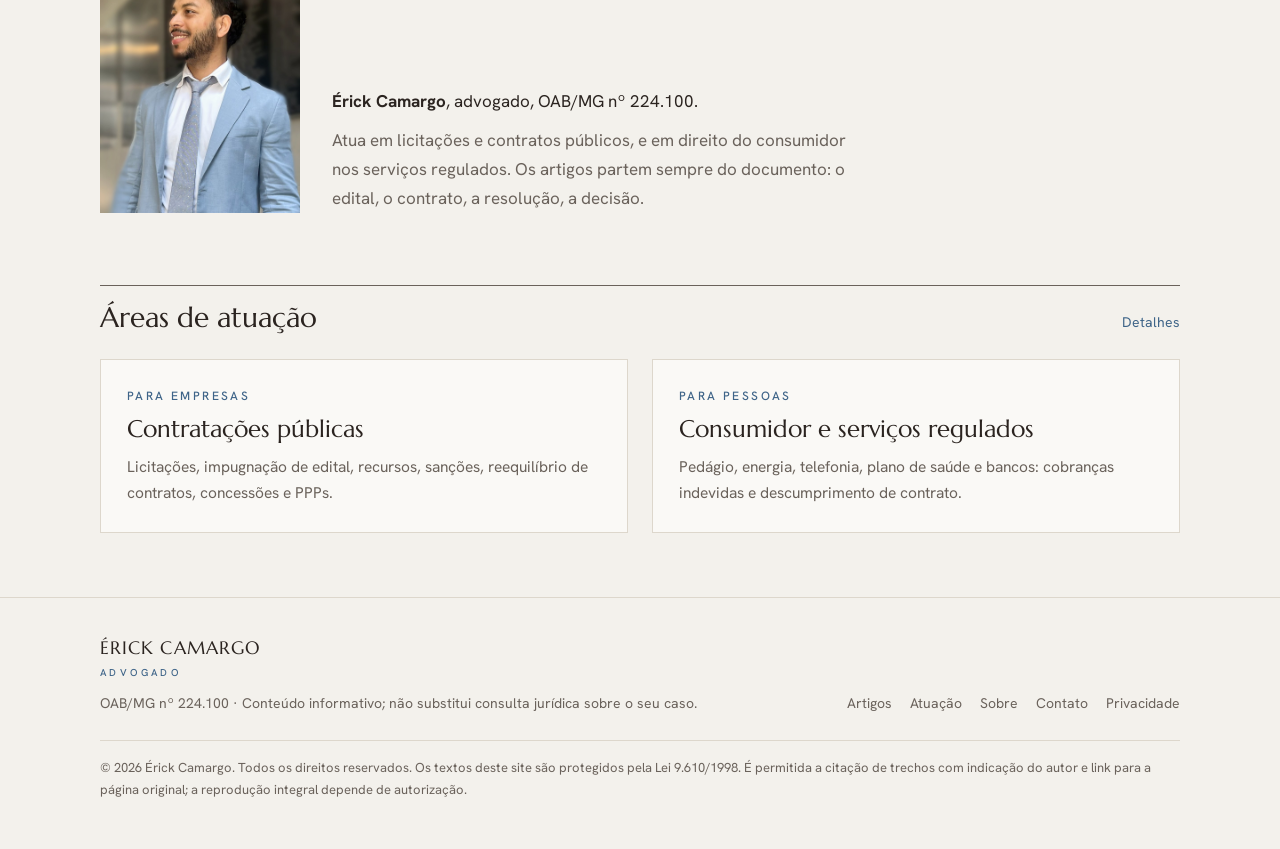
==== commit f52ef228: "Volta o cartão 'Em breve' do próximo artigo, fora dos trechos do Google O cartão do artigo sobre pla" ====
--- a/index.html
+++ b/index.html
@@ -6,9 +6,9 @@
 <title>Érick Camargo Advogado | Licitações e serviços regulados</title>
 <meta name="description" content="Licitações, contratos públicos e serviços regulados como bancário, energia e plano de saúde, explicados a partir da lei e do contrato. Por Érick Camargo, OAB/MG.">
 <link rel="preconnect" href="https://fonts.googleapis.com"><link rel="stylesheet" href="https://fonts.googleapis.com/css2?family=Marcellus&family=Hanken+Grotesk:wght@400;500;600&family=DM+Mono:wght@400&display=swap">
-<link rel="stylesheet" href="assets/style.css?v=202611171942">
-<link rel="stylesheet" href="assets/motion.css?v=202611171942">
-<script src="assets/tema.js?v=202611171942"></script>
+<link rel="stylesheet" href="assets/style.css?v=202611171946">
+<link rel="stylesheet" href="assets/motion.css?v=202611171946">
+<script src="assets/tema.js?v=202611171946"></script>
 <link rel="canonical" href="https://erickcamargo.adv.br/">
 <link rel="icon" href="https://erickcamargo.adv.br/favicon.ico" sizes="48x48"><link rel="icon" type="image/png" sizes="96x96" href="https://erickcamargo.adv.br/assets/favicon-96.png"><link rel="icon" type="image/png" sizes="192x192" href="https://erickcamargo.adv.br/assets/favicon-192.png"><link rel="apple-touch-icon" href="https://erickcamargo.adv.br/assets/apple-touch-icon.png"><meta name="theme-color" content="#3e6488">
 <meta property="og:type" content="website"><meta property="og:title" content="Érick Camargo Advogado | Licitações e serviços regulados"><meta property="og:description" content="Licitações, contratos públicos e serviços regulados como bancário, energia e plano de saúde, explicados a partir da lei e do contrato. Por Érick Camargo, OAB/MG."><meta property="og:locale" content="pt_BR">
@@ -33,7 +33,7 @@
 </section>
 <section class="container section">
 <div class="section-head"><h2>Artigos recentes</h2><a href="artigos/index.html">Ver todos</a></div>
-<div class="cards"><a class="card" href="artigos/pedagio-eletronico/index.html"><div class="th " aria-hidden="true"><span class="t">Multa no <em>free flow</em>?</span><span class="a"></span></div><span class="label">Serviços regulados</span><h3>Pedágio free flow depois da carência: o prazo para pagar, a multa e quando contestar</h3><span class="meta">6 min de leitura</span></a><a class="card" href="artigos/relicitacao/index.html"><div class="th ink" aria-hidden="true"><span class="t">Por que a <em>relicitação</em> trava</span><span class="a"></span></div><span class="label">Contratações públicas · Pesquisa</span><h3>Relicitação: por que o processo trava, e o que poderia destravá-lo</h3><span class="meta">4 min de leitura</span></a></div>
+<div class="cards"><a class="card" href="artigos/pedagio-eletronico/index.html"><div class="th " aria-hidden="true"><span class="t">Multa no <em>free flow</em>?</span><span class="a"></span></div><span class="label">Serviços regulados</span><h3>Pedágio free flow depois da carência: o prazo para pagar, a multa e quando contestar</h3><span class="meta">6 min de leitura</span></a><a class="card" href="artigos/relicitacao/index.html"><div class="th ink" aria-hidden="true"><span class="t">Por que a <em>relicitação</em> trava</span><span class="a"></span></div><span class="label">Contratações públicas · Pesquisa</span><h3>Relicitação: por que o processo trava, e o que poderia destravá-lo</h3><span class="meta">4 min de leitura</span></a><div class="card proximo" data-nosnippet><div class="th ceu" aria-hidden="true"><span class="t">Reajuste do <em>plano</em></span><span class="a"></span></div><span class="label">Em breve · Serviços regulados</span><h3>Reajuste do plano de saúde em 2026: o teto da ANS e o que fica com a operadora</h3><span class="meta">Em produção</span></div></div>
 </section>
 <section class="container section">
 <div class="section-head"><h2>Como os artigos são feitos</h2></div>
@@ -60,8 +60,8 @@
 <nav aria-label="Rodapé"><a href="artigos/index.html">Artigos</a><a href="atuacao/index.html">Atuação</a><a href="sobre/index.html">Sobre</a><a href="contato/index.html">Contato</a><a href="privacidade/index.html">Privacidade</a></nav>
 <p class="direitos">© 2026 Érick Camargo. Todos os direitos reservados. Os textos deste site são protegidos pela Lei 9.610/1998. É permitida a citação de trechos com indicação do autor e link para a página original; a reprodução integral depende de autorização.</p>
 </div></footer>
-<script src="assets/busca.js?v=202611171942"></script>
-<script src="assets/motion.js?v=202611171942"></script>
+<script src="assets/busca.js?v=202611171946"></script>
+<script src="assets/motion.js?v=202611171946"></script>
 <!-- Cloudflare Web Analytics --><script type='module' src='https://static.cloudflareinsights.com/beacon.min.js' data-cf-beacon='{"token": "996908efe8114d84814edd212792489f"}'></script><!-- End Cloudflare Web Analytics -->
 </body>
 </html>
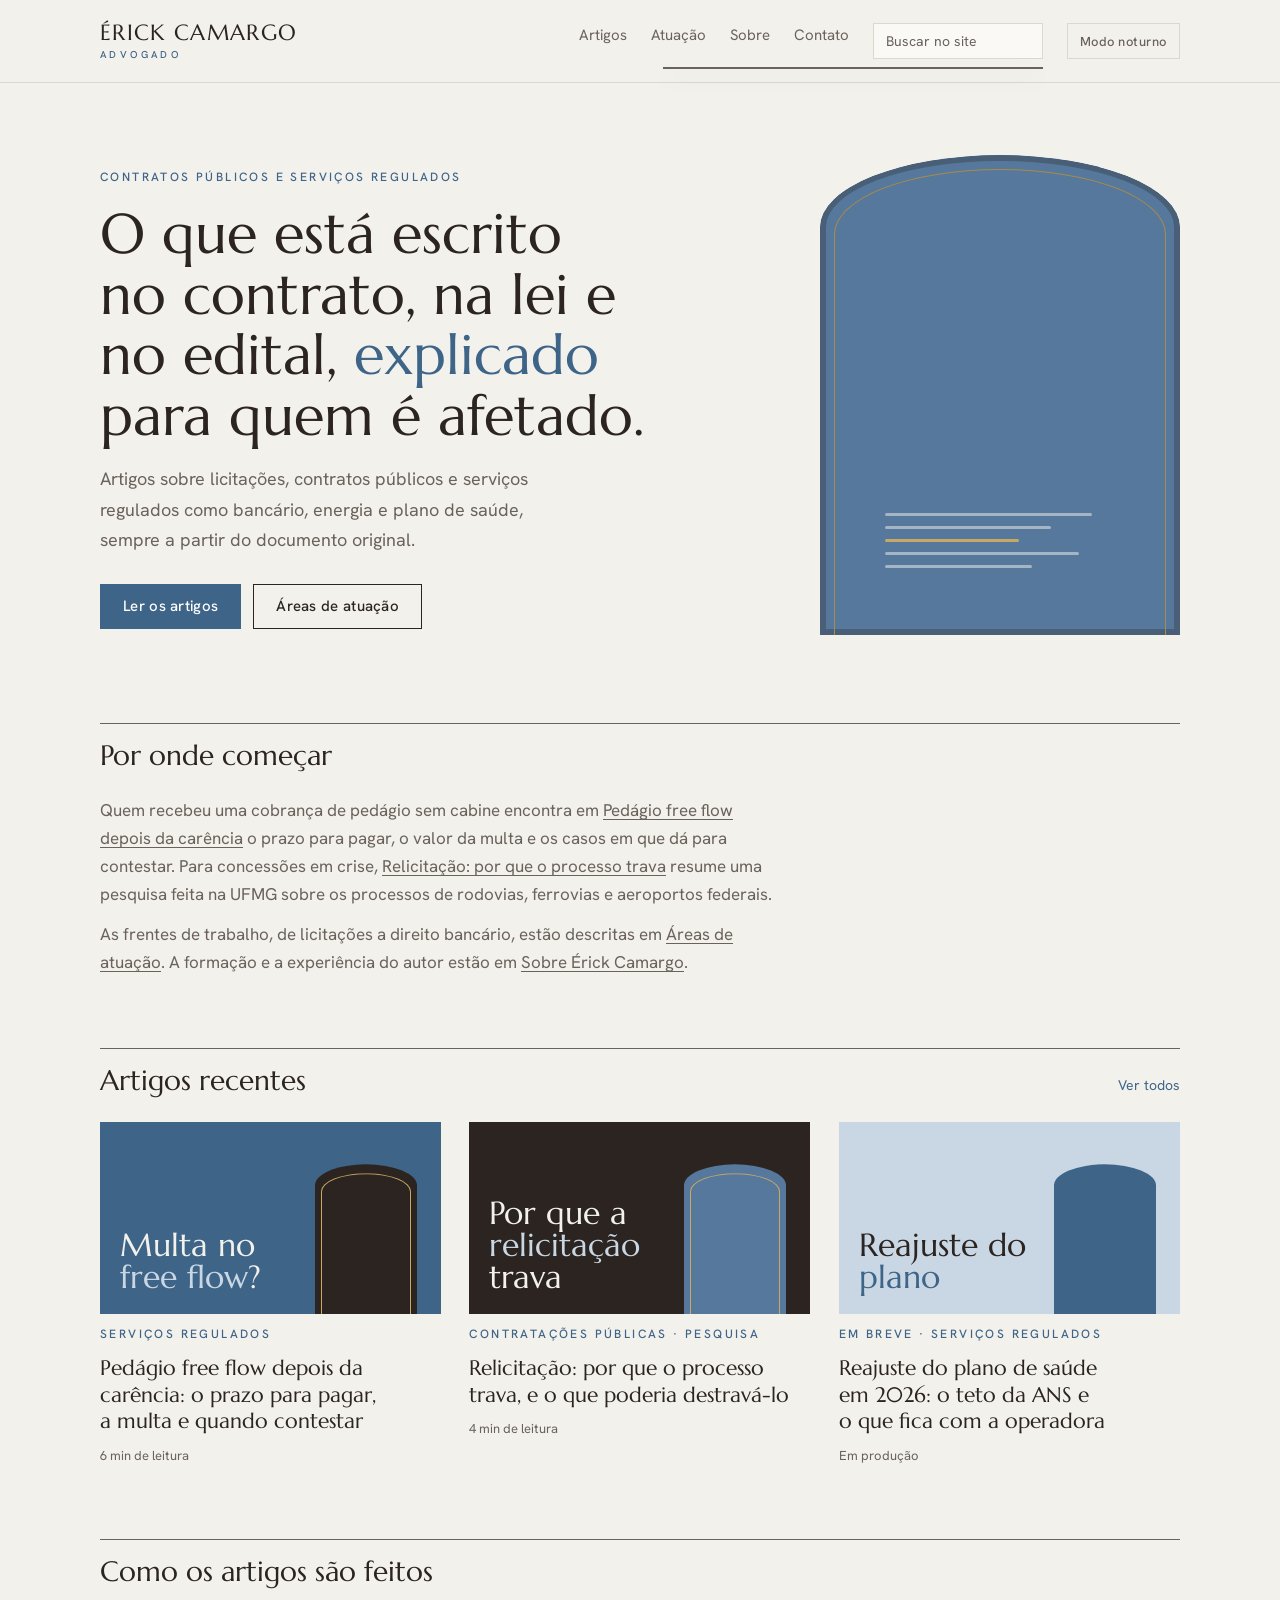
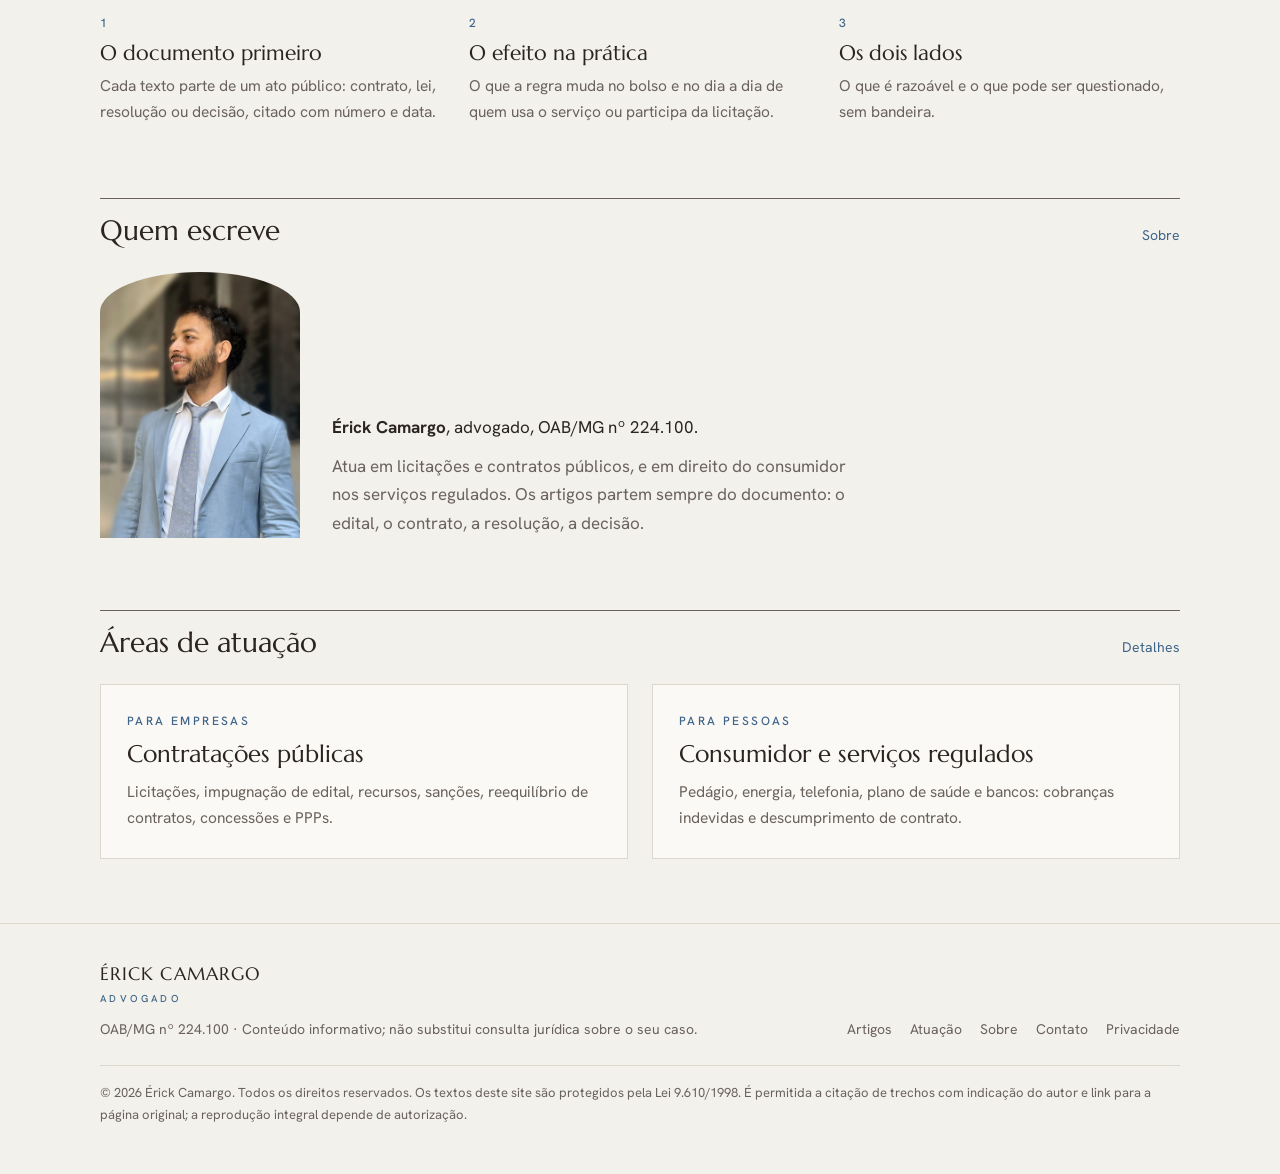
==== commit f6d11126: "Links internos limpos e mais conteúdo para indexação - Links internos em endereço absoluto com barra" ====
--- a/index.html
+++ b/index.html
@@ -2,13 +2,14 @@
 <html lang="pt-BR">
 <head>
 <meta charset="utf-8">
+<script>if(/\/index\.html$/.test(location.pathname))location.replace(location.pathname.replace(/index\.html$/,"")+location.search+location.hash)</script>
 <meta name="viewport" content="width=device-width, initial-scale=1, viewport-fit=cover">
 <title>Érick Camargo Advogado | Licitações e serviços regulados</title>
 <meta name="description" content="Licitações, contratos públicos e serviços regulados como bancário, energia e plano de saúde, explicados a partir da lei e do contrato. Por Érick Camargo, OAB/MG.">
 <link rel="preconnect" href="https://fonts.googleapis.com"><link rel="stylesheet" href="https://fonts.googleapis.com/css2?family=Marcellus&family=Hanken+Grotesk:wght@400;500;600&family=DM+Mono:wght@400&display=swap">
-<link rel="stylesheet" href="assets/style.css?v=202611171946">
-<link rel="stylesheet" href="assets/motion.css?v=202611171946">
-<script src="assets/tema.js?v=202611171946"></script>
+<link rel="stylesheet" href="assets/style.css?v=202611191200">
+<link rel="stylesheet" href="assets/motion.css?v=202611191200">
+<script src="assets/tema.js?v=202611191200"></script>
 <link rel="canonical" href="https://erickcamargo.adv.br/">
 <link rel="icon" href="https://erickcamargo.adv.br/favicon.ico" sizes="48x48"><link rel="icon" type="image/png" sizes="96x96" href="https://erickcamargo.adv.br/assets/favicon-96.png"><link rel="icon" type="image/png" sizes="192x192" href="https://erickcamargo.adv.br/assets/favicon-192.png"><link rel="apple-touch-icon" href="https://erickcamargo.adv.br/assets/apple-touch-icon.png"><meta name="theme-color" content="#3e6488">
 <meta property="og:type" content="website"><meta property="og:title" content="Érick Camargo Advogado | Licitações e serviços regulados"><meta property="og:description" content="Licitações, contratos públicos e serviços regulados como bancário, energia e plano de saúde, explicados a partir da lei e do contrato. Por Érick Camargo, OAB/MG."><meta property="og:locale" content="pt_BR">
@@ -17,8 +18,8 @@
 </head>
 <body>
 <header class="site-header"><div class="container">
-<a class="logo" href="index.html">ÉRICK CAMARGO<small>ADVOGADO</small></a>
-<nav class="nav" aria-label="Principal"><a href="artigos/index.html">Artigos</a><a href="atuacao/index.html">Atuação</a><a href="sobre/index.html">Sobre</a><a href="contato/index.html">Contato</a></nav>
+<a class="logo" href="/">ÉRICK CAMARGO<small>ADVOGADO</small></a>
+<nav class="nav" aria-label="Principal"><a href="/artigos/">Artigos</a><a href="/atuacao/">Atuação</a><a href="/sobre/">Sobre</a><a href="/contato/">Contato</a></nav>
 </div></header>
 <main>
 
@@ -27,13 +28,18 @@
 <span class="label">Contratos públicos e serviços regulados</span>
 <h1 style="margin-top:14px">O que está escrito no contrato, na lei e no edital, <span class="az">explicado</span> para quem é afetado.</h1>
 <p>Artigos sobre licitações, contratos públicos e serviços regulados como bancário, energia e plano de saúde, sempre a partir do documento original.</p>
-<div class="btns"><a class="btn" href="artigos/index.html">Ler os artigos</a><a class="btn ghost" href="atuacao/index.html">Áreas de atuação</a></div>
+<div class="btns"><a class="btn" href="/artigos/">Ler os artigos</a><a class="btn ghost" href="/atuacao/">Áreas de atuação</a></div>
 </div>
 <div class="arch" aria-hidden="true"><div class="doc"><i style="width:90%"></i><i style="width:72%"></i><i class="h" style="width:58%"></i><i style="width:84%"></i><i style="width:64%"></i></div></div>
 </section>
+<section class="container section comecar">
+<div class="section-head"><h2>Por onde começar</h2></div>
+<p>Quem recebeu uma cobrança de pedágio sem cabine encontra em <a href="/artigos/pedagio-eletronico/">Pedágio free flow depois da carência</a> o prazo para pagar, o valor da multa e os casos em que dá para contestar. Para concessões em crise, <a href="/artigos/relicitacao/">Relicitação: por que o processo trava</a> resume uma pesquisa feita na UFMG sobre os processos de rodovias, ferrovias e aeroportos federais.</p>
+<p>As frentes de trabalho, de licitações a direito bancário, estão descritas em <a href="/atuacao/">Áreas de atuação</a>. A formação e a experiência do autor estão em <a href="/sobre/">Sobre Érick Camargo</a>.</p>
+</section>
 <section class="container section">
-<div class="section-head"><h2>Artigos recentes</h2><a href="artigos/index.html">Ver todos</a></div>
-<div class="cards"><a class="card" href="artigos/pedagio-eletronico/index.html"><div class="th " aria-hidden="true"><span class="t">Multa no <em>free flow</em>?</span><span class="a"></span></div><span class="label">Serviços regulados</span><h3>Pedágio free flow depois da carência: o prazo para pagar, a multa e quando contestar</h3><span class="meta">6 min de leitura</span></a><a class="card" href="artigos/relicitacao/index.html"><div class="th ink" aria-hidden="true"><span class="t">Por que a <em>relicitação</em> trava</span><span class="a"></span></div><span class="label">Contratações públicas · Pesquisa</span><h3>Relicitação: por que o processo trava, e o que poderia destravá-lo</h3><span class="meta">4 min de leitura</span></a><div class="card proximo" data-nosnippet><div class="th ceu" aria-hidden="true"><span class="t">Reajuste do <em>plano</em></span><span class="a"></span></div><span class="label">Em breve · Serviços regulados</span><h3>Reajuste do plano de saúde em 2026: o teto da ANS e o que fica com a operadora</h3><span class="meta">Em produção</span></div></div>
+<div class="section-head"><h2>Artigos recentes</h2><a href="/artigos/">Ver todos</a></div>
+<div class="cards"><a class="card" href="/artigos/pedagio-eletronico/"><div class="th " aria-hidden="true"><span class="t">Multa no <em>free flow</em>?</span><span class="a"></span></div><span class="label">Serviços regulados</span><h3>Pedágio free flow depois da carência: o prazo para pagar, a multa e quando contestar</h3><span class="meta">6 min de leitura</span></a><a class="card" href="/artigos/relicitacao/"><div class="th ink" aria-hidden="true"><span class="t">Por que a <em>relicitação</em> trava</span><span class="a"></span></div><span class="label">Contratações públicas · Pesquisa</span><h3>Relicitação: por que o processo trava, e o que poderia destravá-lo</h3><span class="meta">4 min de leitura</span></a><div class="card proximo" data-nosnippet><div class="th ceu" aria-hidden="true"><span class="t">Reajuste do <em>plano</em></span><span class="a"></span></div><span class="label">Em breve · Serviços regulados</span><h3>Reajuste do plano de saúde em 2026: o teto da ANS e o que fica com a operadora</h3><span class="meta">Em produção</span></div></div>
 </section>
 <section class="container section">
 <div class="section-head"><h2>Como os artigos são feitos</h2></div>
@@ -44,11 +50,11 @@
 </div>
 </section>
 <section class="container section">
-<div class="section-head"><h2>Quem escreve</h2><a href="sobre/index.html">Sobre</a></div>
+<div class="section-head"><h2>Quem escreve</h2><a href="/sobre/">Sobre</a></div>
 <div class="autor-home"><img src="assets/erick-camargo-perfil-lateral.jpg" width="900" height="1200" alt="Érick Camargo, de terno azul-claro, olhando para o lado"><div><p><strong>Érick Camargo</strong>, advogado, OAB/MG nº 224.100.</p><p class="muted">Atua em licitações e contratos públicos, e em direito do consumidor nos serviços regulados. Os artigos partem sempre do documento: o edital, o contrato, a resolução, a decisão.</p></div></div>
 </section>
 <section class="container section">
-<div class="section-head"><h2>Áreas de atuação</h2><a href="atuacao/index.html">Detalhes</a></div>
+<div class="section-head"><h2>Áreas de atuação</h2><a href="/atuacao/">Detalhes</a></div>
 <div class="areas">
 <div class="area"><span class="label">Para empresas</span><h3>Contratações públicas</h3><p>Licitações, impugnação de edital, recursos, sanções, reequilíbrio de contratos, concessões e PPPs.</p></div>
 <div class="area"><span class="label">Para pessoas</span><h3>Consumidor e serviços regulados</h3><p>Pedágio, energia, telefonia, plano de saúde e bancos: cobranças indevidas e descumprimento de contrato.</p></div>
@@ -56,12 +62,12 @@
 </section>
 </main>
 <footer class="site-footer"><div class="container">
-<div><a class="logo" href="index.html">ÉRICK CAMARGO<small>ADVOGADO</small></a><p style="margin-top:14px">OAB/MG nº 224.100 · Conteúdo informativo; não substitui consulta jurídica sobre o seu caso.</p></div>
-<nav aria-label="Rodapé"><a href="artigos/index.html">Artigos</a><a href="atuacao/index.html">Atuação</a><a href="sobre/index.html">Sobre</a><a href="contato/index.html">Contato</a><a href="privacidade/index.html">Privacidade</a></nav>
+<div><a class="logo" href="/">ÉRICK CAMARGO<small>ADVOGADO</small></a><p style="margin-top:14px">OAB/MG nº 224.100 · Conteúdo informativo; não substitui consulta jurídica sobre o seu caso.</p></div>
+<nav aria-label="Rodapé"><a href="/artigos/">Artigos</a><a href="/atuacao/">Atuação</a><a href="/sobre/">Sobre</a><a href="/contato/">Contato</a><a href="/privacidade/">Privacidade</a></nav>
 <p class="direitos">© 2026 Érick Camargo. Todos os direitos reservados. Os textos deste site são protegidos pela Lei 9.610/1998. É permitida a citação de trechos com indicação do autor e link para a página original; a reprodução integral depende de autorização.</p>
 </div></footer>
-<script src="assets/busca.js?v=202611171946"></script>
-<script src="assets/motion.js?v=202611171946"></script>
+<script src="assets/busca.js?v=202611191200"></script>
+<script src="assets/motion.js?v=202611191200"></script>
 <!-- Cloudflare Web Analytics --><script type='module' src='https://static.cloudflareinsights.com/beacon.min.js' data-cf-beacon='{"token": "996908efe8114d84814edd212792489f"}'></script><!-- End Cloudflare Web Analytics -->
 </body>
 </html>
--- a/assets/style.css
+++ b/assets/style.css
@@ -179,3 +179,9 @@
 .rede:hover span{background-size:100% 1px}
 .aviso-ia{font-size:13px;line-height:1.6;color:var(--ink-muted)}
 .prose .trecho{margin:0;border-left:2px solid var(--line);padding:2px 0 2px 16px;font-family:var(--display);font-size:17px;line-height:1.6;color:var(--ink)}
+.area h2{font-size:24px}
+.area a,.comecar a,.leia a{color:inherit;text-decoration:underline;text-underline-offset:3px}
+.card .resumo{font-size:15.5px;line-height:1.55;color:var(--ink-muted)}
+.comecar p{font-size:17px;line-height:1.65;color:var(--ink-muted);max-width:68ch}
+.comecar p+p{margin-top:12px}
+.leia{border-top:1px solid var(--line);padding-top:18px;display:grid;gap:8px;font-size:15.5px;color:var(--ink-muted)}
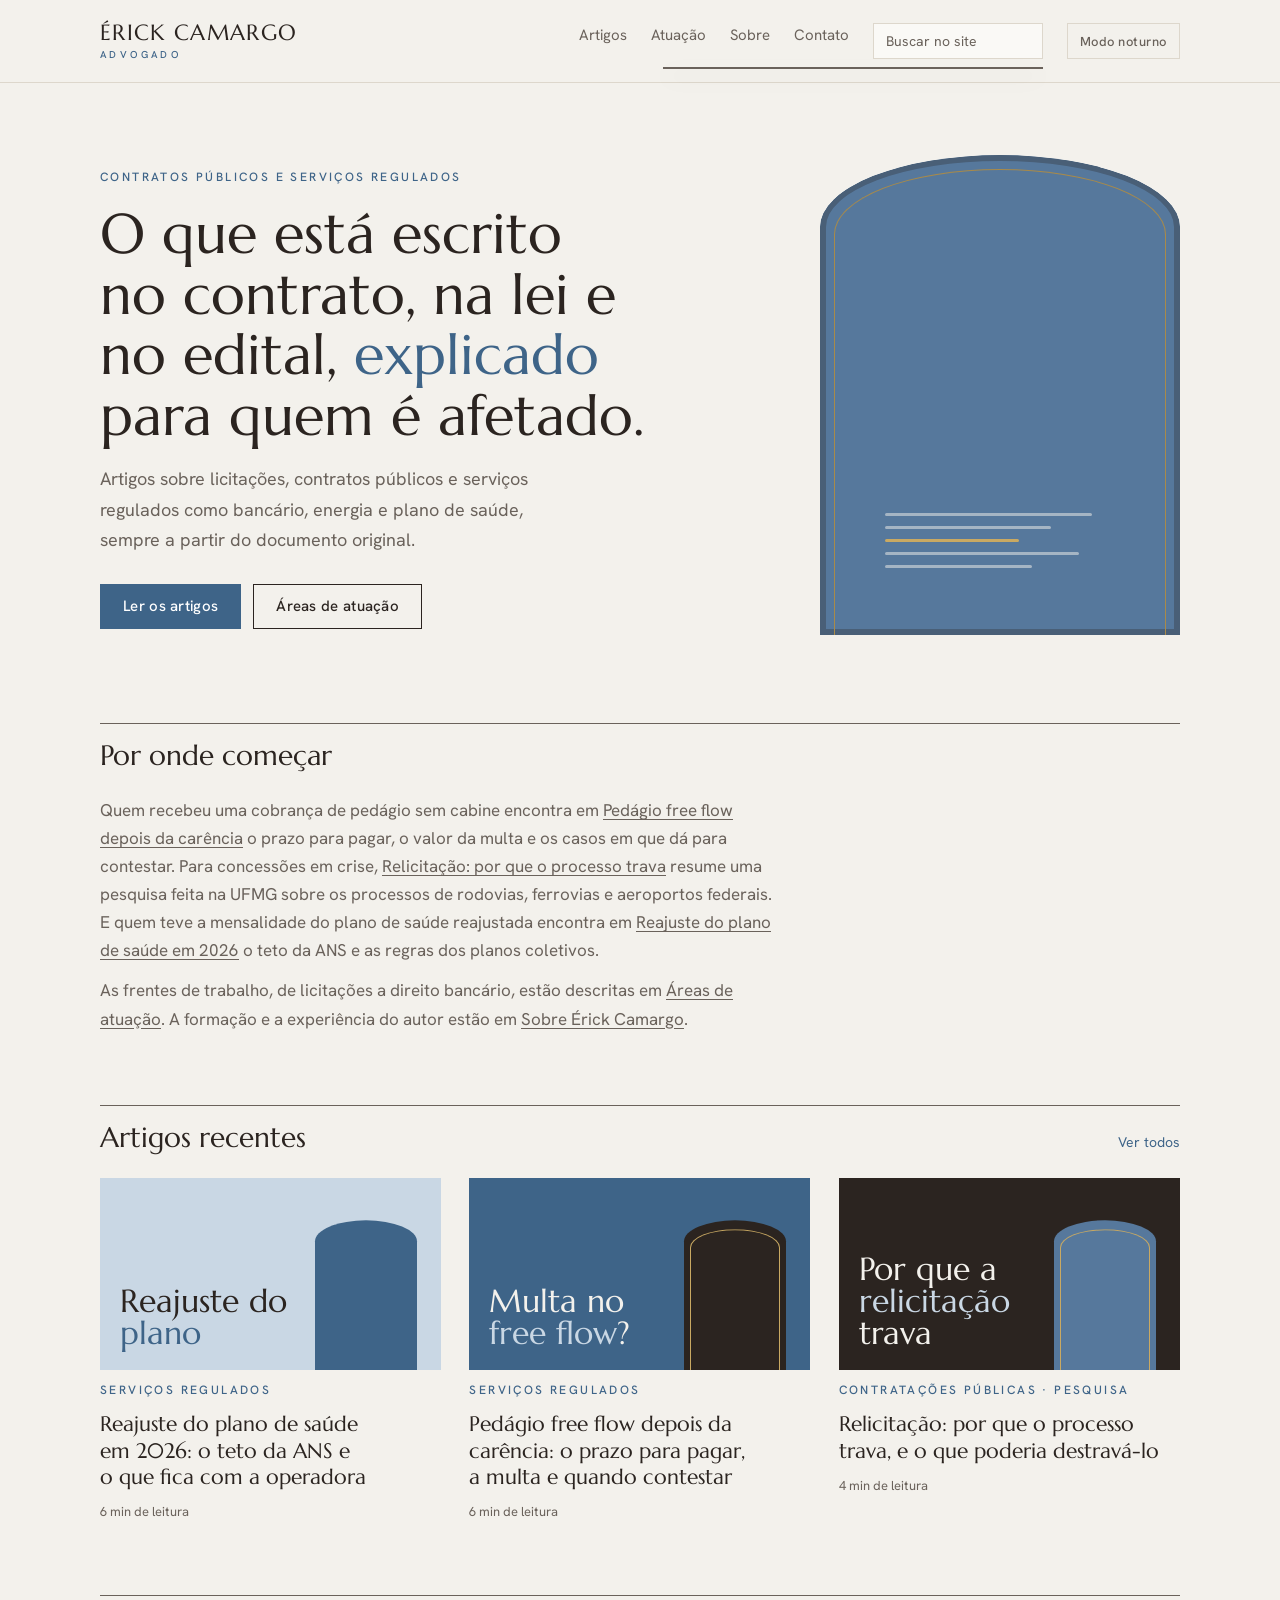
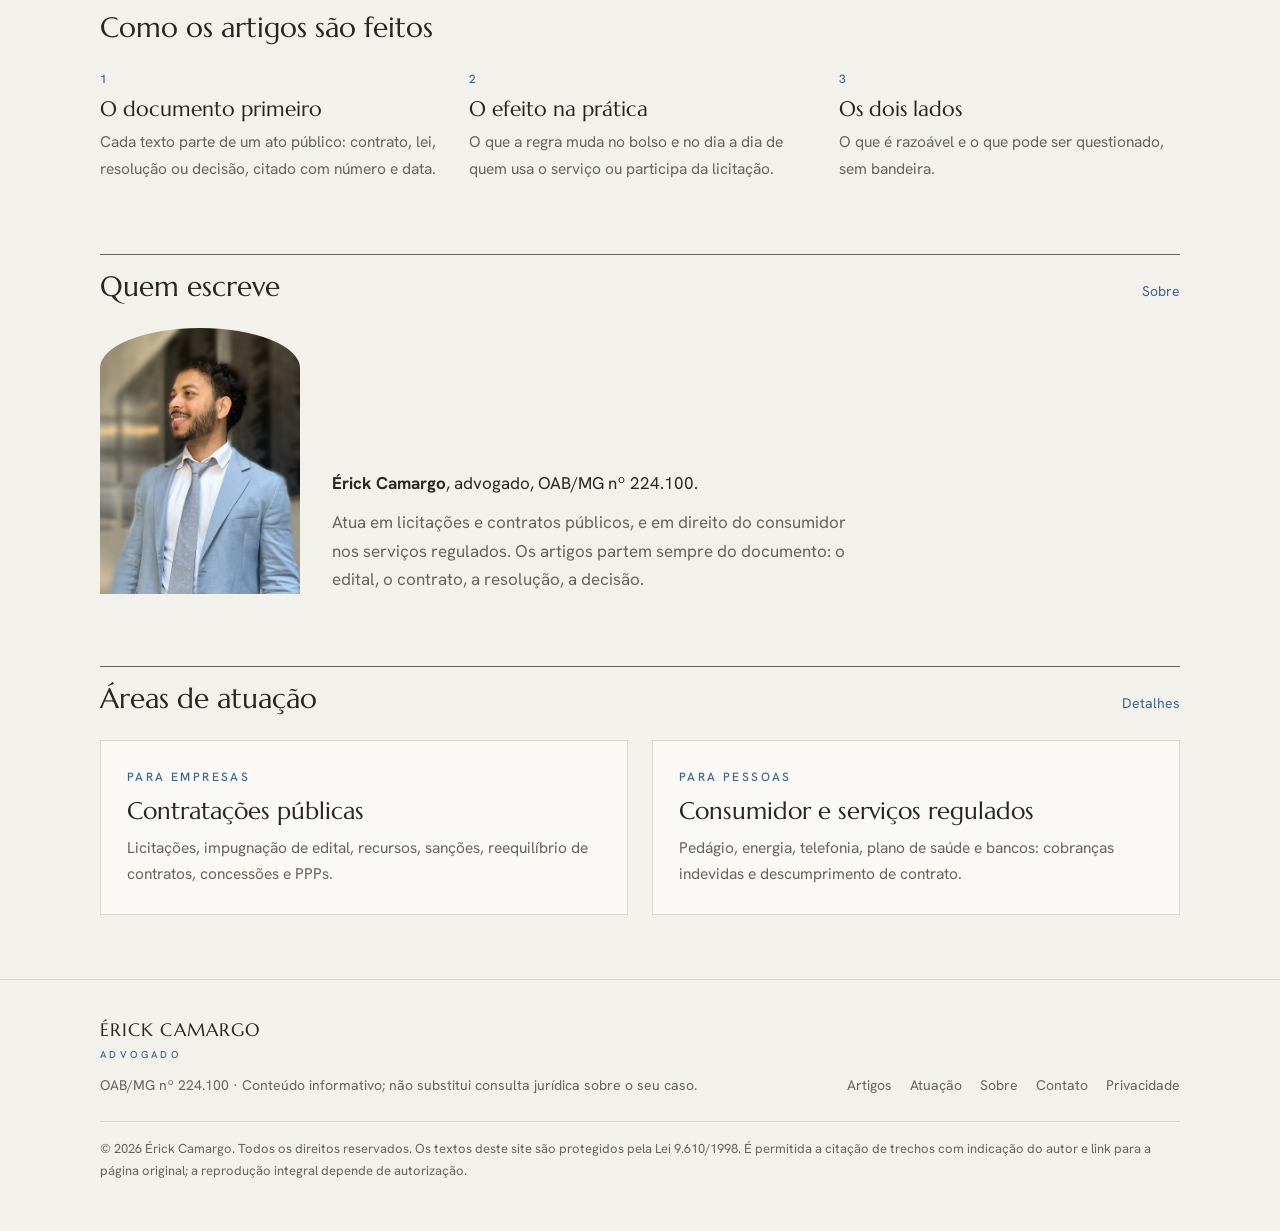
==== commit b907d0ac: "Publica o artigo sobre o reajuste do plano de saúde em 2026 Aplica as correções da revisão, liga o a" ====
--- a/index.html
+++ b/index.html
@@ -34,13 +34,13 @@
 </section>
 <section class="container section comecar">
 <div class="section-head"><h2>Por onde começar</h2></div>
-<p>Quem recebeu uma cobrança de pedágio sem cabine encontra em <a href="/artigos/pedagio-eletronico/">Pedágio free flow depois da carência</a> o prazo para pagar, o valor da multa e os casos em que dá para contestar. Para concessões em crise, <a href="/artigos/relicitacao/">Relicitação: por que o processo trava</a> resume uma pesquisa feita na UFMG sobre os processos de rodovias, ferrovias e aeroportos federais.</p>
+<p>Quem recebeu uma cobrança de pedágio sem cabine encontra em <a href="/artigos/pedagio-eletronico/">Pedágio free flow depois da carência</a> o prazo para pagar, o valor da multa e os casos em que dá para contestar. Para concessões em crise, <a href="/artigos/relicitacao/">Relicitação: por que o processo trava</a> resume uma pesquisa feita na UFMG sobre os processos de rodovias, ferrovias e aeroportos federais. E quem teve a mensalidade do plano de saúde reajustada encontra em <a href="/artigos/reajuste-plano-saude/">Reajuste do plano de saúde em 2026</a> o teto da ANS e as regras dos planos coletivos.</p>
 <p>As frentes de trabalho, de licitações a direito bancário, estão descritas em <a href="/atuacao/">Áreas de atuação</a>. A formação e a experiência do autor estão em <a href="/sobre/">Sobre Érick Camargo</a>.</p>
 </section>
 <section class="container section">
 <div class="section-head"><h2>Artigos recentes</h2><a href="/artigos/">Ver todos</a></div>
-<div class="cards"><a class="card" href="/artigos/pedagio-eletronico/"><div class="th " aria-hidden="true"><span class="t">Multa no <em>free flow</em>?</span><span class="a"></span></div><span class="label">Serviços regulados</span><h3>Pedágio free flow depois da carência: o prazo para pagar, a multa e quando contestar</h3><span class="meta">6 min de leitura</span></a><a class="card" href="/artigos/relicitacao/"><div class="th ink" aria-hidden="true"><span class="t">Por que a <em>relicitação</em> trava</span><span class="a"></span></div><span class="label">Contratações públicas · Pesquisa</span><h3>Relicitação: por que o processo trava, e o que poderia destravá-lo</h3><span class="meta">4 min de leitura</span></a><div class="card proximo" data-nosnippet><div class="th ceu" aria-hidden="true"><span class="t">Reajuste do <em>plano</em></span><span class="a"></span></div><span class="label">Em breve · Serviços regulados</span><h3>Reajuste do plano de saúde em 2026: o teto da ANS e o que fica com a operadora</h3><span class="meta">Em produção</span></div></div>
-</section>
+<div class="cards"><a class="card" href="/artigos/reajuste-plano-saude/"><div class="th ceu" aria-hidden="true"><span class="t">Reajuste do <em>plano</em></span><span class="a"></span></div><span class="label">Serviços regulados</span><h3>Reajuste do plano de saúde em 2026: o teto da ANS e o que fica com a operadora</h3><span class="meta">6 min de leitura</span></a><a class="card" href="/artigos/pedagio-eletronico/"><div class="th " aria-hidden="true"><span class="t">Multa no <em>free flow</em>?</span><span class="a"></span></div><span class="label">Serviços regulados</span><h3>Pedágio free flow depois da carência: o prazo para pagar, a multa e quando contestar</h3><span class="meta">6 min de leitura</span></a><a class="card" href="/artigos/relicitacao/"><div class="th ink" aria-hidden="true"><span class="t">Por que a <em>relicitação</em> trava</span><span class="a"></span></div><span class="label">Contratações públicas · Pesquisa</span><h3>Relicitação: por que o processo trava, e o que poderia destravá-lo</h3><span class="meta">4 min de leitura</span></a>
+</div></section>
 <section class="container section">
 <div class="section-head"><h2>Como os artigos são feitos</h2></div>
 <div class="method">
